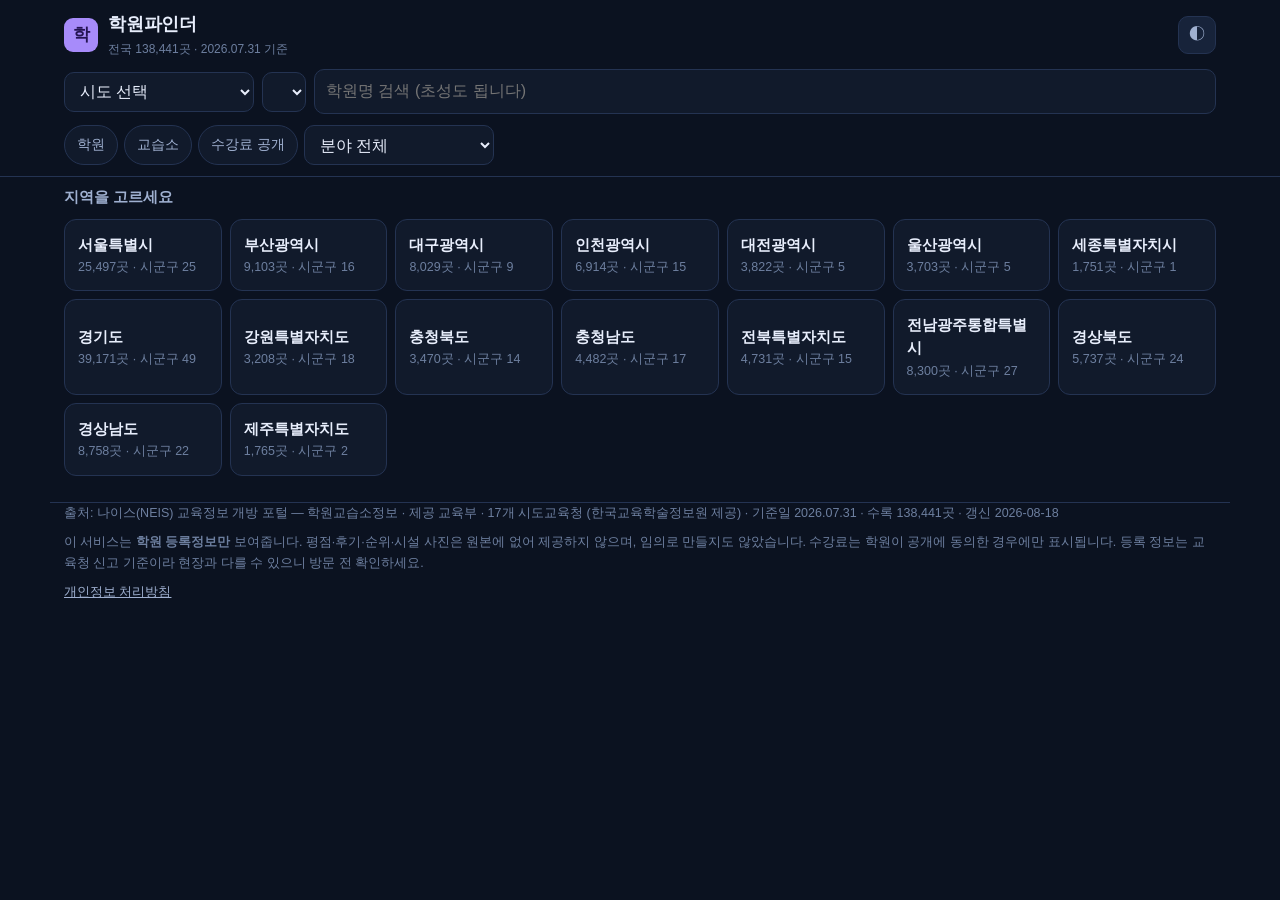
==== hakwon-finder/index.html @ 1a61d181 "학원파인더 전국판 추가 — 전국 학원·교습소 138,441곳 나이스(NEIS) 교육정보 개방 포털 「학원교습소정보」 2026-07-31 기준 스냅샷 (인증키·로그인 불필요한 공개 " ====
<!DOCTYPE html>
<html lang="ko">
<head>
<meta charset="UTF-8">
<meta name="viewport" content="width=device-width, initial-scale=1.0, viewport-fit=cover">
<title>학원파인더 — 전국 학원·교습소 찾기</title>
<meta name="description" content="나이스(NEIS) 교육정보 개방 포털의 학원교습소정보로 만든 전국 학원·교습소 디렉토리. 시도·시군구, 분야, 학원명으로 찾고 교습과정과 공개된 수강료를 확인합니다.">
<meta name="theme-color" content="#0b1220">
<meta name="color-scheme" content="dark light">
<link rel="manifest" href="manifest.json">
<link rel="icon" type="image/png" href="icon-192.png">
<link rel="apple-touch-icon" href="icon-192.png">
<meta property="og:type" content="website">
<meta property="og:title" content="학원파인더 — 전국 학원·교습소 찾기">
<meta property="og:description" content="교육부·시도교육청 공개데이터 기반 전국 학원·교습소 디렉토리">
<style>
  :root{
    --bg:#0b1220; --surface:#111a2b; --surface-2:#17233a; --line:#243352;
    --fg:#e8eefc; --fg-dim:#9fb0d0; --fg-mute:#6d7f9f;
    --accent:#a78bfa; --accent-fg:#241452; --accent-soft:rgba(167,139,250,.15);
    --ok:#34d399; --warn:#fbbf24; --info:#60a5fa; --void:#94a3b8;
    --radius:14px; --shadow:0 8px 28px rgba(0,0,0,.38);
  }
  html[data-theme="light"]{
    --bg:#f5f7fc; --surface:#ffffff; --surface-2:#eef2fa; --line:#d8e0ef;
    --fg:#131a2b; --fg-dim:#4a5670; --fg-mute:#6f7c95;
    --accent:#6d4bd8; --accent-fg:#ffffff; --accent-soft:rgba(109,75,216,.10);
    --ok:#0f8a5f; --warn:#a86500; --info:#1d63c9; --void:#66748e;
    --shadow:0 6px 22px rgba(20,30,60,.10);
  }
  *{box-sizing:border-box}
  html,body{margin:0;padding:0}
  body{
    background:var(--bg); color:var(--fg);
    font:16px/1.55 -apple-system,BlinkMacSystemFont,"Segoe UI","Malgun Gothic",
         "Apple SD Gothic Neo","Noto Sans KR",sans-serif;
    -webkit-text-size-adjust:100%;
  }
  a{color:var(--accent)}
  button,select,input{font:inherit;color:inherit}
  .wrap{max-width:1180px;margin:0 auto;padding:0 14px}

  /* ── 헤더 ─────────────────────────────────────── */
  header{
    position:sticky;top:0;z-index:40;background:var(--bg);
    border-bottom:1px solid var(--line);
    padding-top:env(safe-area-inset-top);
  }
  .hd{display:flex;align-items:center;gap:10px;padding:11px 0}
  .logo{
    width:34px;height:34px;border-radius:9px;background:var(--accent);
    color:var(--accent-fg);display:grid;place-items:center;
    font-weight:800;font-size:17px;flex:none;
  }
  .ttl{font-weight:800;font-size:18px;letter-spacing:-.2px}
  .sub{font-size:12px;color:var(--fg-mute);margin-top:1px}
  .spacer{flex:1}
  .iconbtn{
    background:var(--surface-2);border:1px solid var(--line);color:var(--fg-dim);
    border-radius:10px;width:38px;height:38px;cursor:pointer;font-size:16px;
  }
  .iconbtn:hover{color:var(--fg);border-color:var(--accent)}

  /* ── 필터 ─────────────────────────────────────── */
  .bar{display:flex;flex-wrap:wrap;gap:8px;padding:0 0 11px}
  .field{position:relative;display:flex;align-items:center}
  select,.searchbox input{
    background:var(--surface);border:1px solid var(--line);border-radius:10px;
    padding:9px 11px;min-height:40px;outline:none;
  }
  select{cursor:pointer;max-width:190px}
  select:focus,.searchbox input:focus{border-color:var(--accent)}
  .searchbox{flex:1;min-width:190px;display:flex}
  .searchbox input{width:100%}
  .toggles{display:flex;flex-wrap:wrap;gap:6px;padding-bottom:11px}
  .chip{
    background:var(--surface);border:1px solid var(--line);color:var(--fg-dim);
    border-radius:999px;padding:6px 12px;font-size:13.5px;cursor:pointer;
    white-space:nowrap;
  }
  .chip[aria-pressed="true"]{
    background:var(--accent-soft);border-color:var(--accent);
    color:var(--fg);font-weight:600;
  }
  .chip:hover{border-color:var(--accent)}

  /* ── 상태줄 ───────────────────────────────────── */
  .status{
    display:flex;align-items:baseline;gap:8px;flex-wrap:wrap;
    padding:12px 0 8px;font-size:13.5px;color:var(--fg-dim);
  }
  .status b{color:var(--fg);font-size:16px}

  /* ── 목록 ─────────────────────────────────────── */
  .grid{display:grid;gap:9px;grid-template-columns:1fr;padding-bottom:22px}
  @media(min-width:720px){.grid{grid-template-columns:1fr 1fr}}
  @media(min-width:1040px){.grid{grid-template-columns:1fr 1fr 1fr}}
  .card{
    background:var(--surface);border:1px solid var(--line);border-radius:var(--radius);
    padding:13px 14px;cursor:pointer;text-align:left;width:100%;
    display:flex;flex-direction:column;gap:6px;
  }
  .card:hover{border-color:var(--accent)}
  .card h3{margin:0;font-size:15.5px;line-height:1.35;font-weight:700;
           word-break:keep-all;overflow-wrap:anywhere}
  .card .addr{font-size:13px;color:var(--fg-dim);
              overflow-wrap:anywhere;word-break:keep-all}
  .tags{display:flex;flex-wrap:wrap;gap:5px;margin-top:1px}
  .tag{
    font-size:11.5px;padding:2.5px 8px;border-radius:999px;
    background:var(--surface-2);color:var(--fg-dim);border:1px solid var(--line);
    white-space:nowrap;
  }
  .tag.k{background:var(--accent-soft);border-color:var(--accent);color:var(--fg)}
  .tag.fee{color:var(--ok);border-color:color-mix(in srgb,var(--ok) 45%,transparent)}
  .tag.rest{color:var(--warn);border-color:color-mix(in srgb,var(--warn) 45%,transparent)}
  .tag.dorm{color:var(--info);border-color:color-mix(in srgb,var(--info) 45%,transparent)}

  .more{margin:0 auto 26px;display:block}
  .btn{
    background:var(--surface-2);border:1px solid var(--line);color:var(--fg);
    border-radius:10px;padding:10px 18px;cursor:pointer;
  }
  .btn:hover{border-color:var(--accent)}
  .btn.primary{background:var(--accent);color:var(--accent-fg);border-color:var(--accent);font-weight:700}

  .empty{padding:44px 10px;text-align:center;color:var(--fg-mute)}
  .empty p{margin:6px 0}

  /* ── 시도 고르기(첫 화면) ─────────────────────── */
  .pickwrap{padding:8px 0 26px}
  .pickwrap h2{font-size:15px;margin:0 0 10px;color:var(--fg-dim);font-weight:600}
  .sidogrid{display:grid;gap:8px;grid-template-columns:repeat(auto-fill,minmax(150px,1fr))}
  .sidobtn{
    background:var(--surface);border:1px solid var(--line);border-radius:12px;
    padding:13px;cursor:pointer;text-align:left;
  }
  .sidobtn:hover{border-color:var(--accent);background:var(--accent-soft)}
  .sidobtn .nm{font-weight:700;font-size:15px}
  .sidobtn .ct{font-size:12.5px;color:var(--fg-mute);margin-top:2px}

  /* ── 상세 시트 ────────────────────────────────── */
  .backdrop{
    position:fixed;inset:0;background:rgba(4,8,18,.62);z-index:60;
    display:none;align-items:flex-end;justify-content:center;
  }
  .backdrop.on{display:flex}
  @media(min-width:720px){.backdrop.on{align-items:center}}
  .sheet{
    background:var(--surface);width:100%;max-width:620px;max-height:88vh;overflow:auto;
    border-radius:18px 18px 0 0;padding:18px 18px calc(20px + env(safe-area-inset-bottom));
    box-shadow:var(--shadow);
  }
  @media(min-width:720px){.sheet{border-radius:18px}}
  .sheet h2{margin:0 6px 2px 0;font-size:19px;line-height:1.35;
            word-break:keep-all;overflow-wrap:anywhere}
  .sheethd{display:flex;align-items:flex-start;gap:10px}
  .dl{margin:14px 0 0;display:grid;grid-template-columns:92px 1fr;gap:8px 12px;font-size:14.5px}
  .dl dt{color:var(--fg-mute);font-size:13.5px}
  .dl dd{margin:0;overflow-wrap:anywhere;word-break:keep-all}
  .feelist{margin:6px 0 0;padding:0;list-style:none;display:grid;gap:4px}
  .feelist li{display:flex;justify-content:space-between;gap:12px;
              border-bottom:1px dashed var(--line);padding-bottom:3px;font-size:14px}
  .feelist .amt{color:var(--ok);font-weight:600;white-space:nowrap}
  .maplinks{display:flex;flex-wrap:wrap;gap:7px;margin-top:15px}
  .maplinks a{
    text-decoration:none;background:var(--surface-2);border:1px solid var(--line);
    color:var(--fg-dim);border-radius:9px;padding:8px 13px;font-size:13.5px;
  }
  .maplinks a:hover{border-color:var(--accent);color:var(--fg)}
  .notice{
    margin-top:16px;padding:11px 12px;border-radius:10px;background:var(--surface-2);
    border:1px solid var(--line);font-size:12.5px;color:var(--fg-mute);line-height:1.6;
  }
  .notice b{color:var(--fg-dim)}

  footer{
    border-top:1px solid var(--line);margin-top:8px;
    padding:18px 0 calc(26px + env(safe-area-inset-bottom));
    font-size:12.5px;color:var(--fg-mute);line-height:1.7;
  }
  footer a{color:var(--fg-dim)}
  .loading{padding:36px;text-align:center;color:var(--fg-mute)}
  .sr{position:absolute;width:1px;height:1px;overflow:hidden;clip:rect(0 0 0 0)}
</style>
</head>
<body>

<header>
  <div class="wrap">
    <div class="hd">
      <div class="logo" aria-hidden="true">학</div>
      <div>
        <div class="ttl">학원파인더</div>
        <div class="sub" id="hdsub">전국 학원·교습소</div>
      </div>
      <div class="spacer"></div>
      <button class="iconbtn" id="themeBtn" title="밝게/어둡게" aria-label="밝게/어둡게 전환">◐</button>
    </div>
    <div class="bar">
      <div class="field"><select id="selSido" aria-label="시도 선택"></select></div>
      <div class="field"><select id="selSgg" aria-label="시군구 선택"></select></div>
      <div class="searchbox">
        <input id="q" type="search" placeholder="학원명 검색 (초성도 됩니다)" aria-label="학원명 검색">
      </div>
    </div>
    <div class="toggles" id="toggles"></div>
  </div>
</header>

<main class="wrap" id="main">
  <div class="loading" id="boot">데이터를 불러오는 중…</div>
</main>

<footer class="wrap">
  <div id="srcline"></div>
  <p style="margin:8px 0 0">
    이 서비스는 <b>학원 등록정보만</b> 보여줍니다. 평점·후기·순위·시설 사진은 원본에 없어
    제공하지 않으며, 임의로 만들지도 않았습니다. 수강료는 학원이 공개에 동의한 경우에만 표시됩니다.
    등록 정보는 교육청 신고 기준이라 현장과 다를 수 있으니 방문 전 확인하세요.
  </p>
  <p style="margin:8px 0 0">
    <a href="privacy.html">개인정보 처리방침</a>
  </p>
</footer>

<div class="backdrop" id="backdrop" role="dialog" aria-modal="true" aria-labelledby="shTitle">
  <div class="sheet" id="sheet"></div>
</div>

<script>
"use strict";
/* ────────────────────────────────────────────────────────────────────────
   학원파인더 전국판
   데이터: 나이스(NEIS) 교육정보 개방 포털 「학원교습소정보」
   좌표가 원본에 없으므로 지도는 제공하지 않는다(좌표를 만들어내지 않는다).
   ──────────────────────────────────────────────────────────────────────── */

var IDX = null;                 // data/index.json
var sido = null;                // 선택된 시도 메타
var sggSel = "";                // 선택된 시군구 slug ("" = 시도 전체)
var listAll = [];               // 현재 목록(전체 후보)
var shown = 0;
var PAGE = 60;
var mode = "sgg";               // "sgg" = 시군구 상세 목록 / "search" = 시도 검색색인
var cacheSgg = {};              // slug -> records
var cacheSearch = {};           // sidoSlug -> index
var filt = {kind:"", realm:"", feeOnly:false};

var $ = function(s){ return document.querySelector(s); };
var el = function(t,c){ var e=document.createElement(t); if(c)e.className=c; return e; };

/* ── 초성 ────────────────────────────────────────────────────────────── */
var CHO = ["ㄱ","ㄲ","ㄴ","ㄷ","ㄸ","ㄹ","ㅁ","ㅂ","ㅃ","ㅅ","ㅆ","ㅇ","ㅈ","ㅉ","ㅊ","ㅋ","ㅌ","ㅍ","ㅎ"];
function choseong(s){
  var out = "";
  for (var i=0;i<s.length;i++){
    var c = s.charCodeAt(i);
    if (c>=0xAC00 && c<=0xD7A3) out += CHO[Math.floor((c-0xAC00)/588)];
    else out += s[i];
  }
  return out;
}
function isChoOnly(s){
  if (!s) return false;
  for (var i=0;i<s.length;i++){ if (CHO.indexOf(s[i])<0) return false; }
  return true;
}
function norm(s){ return (s||"").toLowerCase().replace(/[\s·・.\-()]/g,""); }

/* ── 유틸 ────────────────────────────────────────────────────────────── */
function esc(s){
  return String(s==null?"":s).replace(/[&<>"']/g,function(c){
    return {"&":"&amp;","<":"&lt;",">":"&gt;",'"':"&quot;","'":"&#39;"}[c];
  });
}
function won(n){ return Number(n).toLocaleString("ko-KR"); }
function ymd(s){
  if(!s || s.length!==8) return "";
  return s.slice(0,4)+"."+s.slice(4,6)+"."+s.slice(6,8);
}
function getJSON(url){
  return fetch(url,{cache:"default"}).then(function(r){
    if(!r.ok) throw new Error(url+" → HTTP "+r.status);
    return r.json();
  });
}

/* ── 부팅 ────────────────────────────────────────────────────────────── */
(function initTheme(){
  var t = localStorage.getItem("hf.theme");
  if (t) document.documentElement.setAttribute("data-theme", t);
})();
$("#themeBtn").addEventListener("click", function(){
  var cur = document.documentElement.getAttribute("data-theme")==="light" ? "dark" : "light";
  document.documentElement.setAttribute("data-theme", cur);
  localStorage.setItem("hf.theme", cur);
  var m = document.querySelector('meta[name="theme-color"]');
  if (m) m.setAttribute("content", cur==="light" ? "#f5f7fc" : "#0b1220");
});

getJSON("data/index.json").then(function(d){
  IDX = d;
  buildSidoSelect();
  buildToggles();
  var line = "출처: " + esc(d.source.name) + " · 제공 " + esc(d.source.provider) +
             " · 기준일 " + ymd(d.basis_date) + " · 수록 " + won(d.total) + "곳" +
             " · 갱신 " + d.built_at;
  $("#srcline").innerHTML = line;
  $("#hdsub").textContent = "전국 " + won(d.total) + "곳 · " + ymd(d.basis_date) + " 기준";
  var last = localStorage.getItem("hf.sido");
  if (last && IDX.regions.some(function(r){return r.slug===last;})) {
    $("#selSido").value = last;
    onSido();
  } else {
    renderSidoPicker();
  }
}).catch(function(e){
  $("#boot").innerHTML = "데이터를 불러오지 못했습니다.<br><small>"+esc(e.message)+"</small>";
});

function buildSidoSelect(){
  var s = $("#selSido");
  s.innerHTML = '<option value="">시도 선택</option>';
  IDX.regions.forEach(function(r){
    var o = el("option"); o.value=r.slug;
    o.textContent = r.name + " (" + won(r.count) + ")";
    s.appendChild(o);
  });
  s.addEventListener("change", onSido);
  $("#selSgg").addEventListener("change", onSgg);
  var t=null;
  $("#q").addEventListener("input", function(){
    clearTimeout(t); t = setTimeout(applyAndRender, 180);
  });
}

function buildToggles(){
  var box = $("#toggles");
  box.innerHTML = "";
  function chip(label, on, fn){
    var b = el("button","chip");
    b.type="button"; b.textContent=label;
    b.setAttribute("aria-pressed", on?"true":"false");
    b.addEventListener("click", function(){
      fn(b.getAttribute("aria-pressed")!=="true");
      buildToggles(); applyAndRender();
    });
    box.appendChild(b);
  }
  chip("학원", filt.kind==="학원", function(v){ filt.kind = v?"학원":""; });
  chip("교습소", filt.kind==="교습소", function(v){ filt.kind = v?"교습소":""; });
  chip("수강료 공개", filt.feeOnly, function(v){ filt.feeOnly = v; });

  var sel = el("select");
  sel.setAttribute("aria-label","분야 선택");
  sel.innerHTML = '<option value="">분야 전체</option>';
  IDX.realms.forEach(function(r){
    var o=el("option"); o.value=r.name;
    o.textContent = r.name + " (" + won(r.count) + ")";
    if (r.name===filt.realm) o.selected = true;
    sel.appendChild(o);
  });
  sel.addEventListener("change", function(){ filt.realm = sel.value; applyAndRender(); });
  box.appendChild(sel);
}

/* ── 시도 고르기 첫 화면 ─────────────────────────────────────────────── */
function renderSidoPicker(){
  var m = $("#main");
  m.innerHTML = "";
  var w = el("div","pickwrap");
  var h = el("h2"); h.textContent = "지역을 고르세요";
  w.appendChild(h);
  var g = el("div","sidogrid");
  IDX.regions.forEach(function(r){
    var b = el("button","sidobtn"); b.type="button";
    b.innerHTML = '<div class="nm">'+esc(r.name)+'</div>'+
                  '<div class="ct">'+won(r.count)+'곳 · 시군구 '+
                  r.sigungu.filter(function(s){return s.name!=="(주소 불명)";}).length+'</div>';
    b.addEventListener("click", function(){
      $("#selSido").value = r.slug; onSido();
    });
    g.appendChild(b);
  });
  w.appendChild(g);
  m.appendChild(w);
}

/* ── 시도/시군구 선택 ────────────────────────────────────────────────── */
function onSido(){
  var slug = $("#selSido").value;
  if (!slug){ sido=null; sggSel=""; buildSggSelect(); renderSidoPicker(); return; }
  sido = IDX.regions.filter(function(r){return r.slug===slug;})[0];
  localStorage.setItem("hf.sido", slug);
  sggSel = "";
  buildSggSelect();
  loadCurrent();
}
function onSgg(){
  sggSel = $("#selSgg").value;
  loadCurrent();
}
function buildSggSelect(){
  var s = $("#selSgg");
  if (!sido){ s.innerHTML='<option value="">시군구</option>'; s.disabled=true; return; }
  s.disabled = false;
  s.innerHTML = '<option value="">시군구 전체 ('+won(sido.count)+')</option>';
  sido.sigungu.forEach(function(g){
    var o=el("option"); o.value=g.slug;
    o.textContent = g.name + " (" + won(g.count) + ")";
    s.appendChild(o);
  });
  s.value = sggSel;
}

/* ── 데이터 로드 ─────────────────────────────────────────────────────── */
function loadCurrent(){
  if (!sido) return;
  if (sggSel){
    mode = "sgg";
    var key = sido.slug+"/"+sggSel;
    if (cacheSgg[key]){ listAll = cacheSgg[key]; applyAndRender(); return; }
    busy("목록을 불러오는 중…");
    getJSON("data/regions/"+sido.slug+"/"+sggSel+".json").then(function(rs){
      cacheSgg[key] = rs; listAll = rs; applyAndRender();
    }).catch(fail);
  } else {
    // 시군구를 안 골랐으면 시도 전체 — 경량 검색색인으로 다룬다
    mode = "search";
    if (cacheSearch[sido.slug]){ applyAndRender(); return; }
    busy("시도 전체 목록을 준비하는 중…");
    getJSON("data/search/"+sido.slug+".json").then(function(ix){
      ix.cho = ix.n.map(function(x){ return choseong(x); });
      ix.nn  = ix.n.map(function(x){ return norm(x); });
      cacheSearch[sido.slug] = ix;
      applyAndRender();
    }).catch(fail);
  }
}
function busy(msg){ $("#main").innerHTML = '<div class="loading">'+esc(msg)+'</div>'; }
function fail(e){
  $("#main").innerHTML = '<div class="empty"><p>불러오지 못했습니다.</p><p><small>'+
                         esc(e.message)+'</small></p></div>';
}

/* ── 필터 적용 ───────────────────────────────────────────────────────── */
function matchName(nameNorm, nameCho, q){
  if (isChoOnly(q)) return nameCho.indexOf(q) >= 0;
  return nameNorm.indexOf(norm(q)) >= 0;
}

function applyAndRender(){
  if (!sido) return;
  var q = $("#q").value.trim();
  var rows = [];

  if (mode === "sgg"){
    for (var i=0;i<listAll.length;i++){
      var r = listAll[i];
      if (filt.kind && r.k!==filt.kind) continue;
      if (filt.realm && r.f!==filt.realm) continue;
      if (filt.feeOnly && !r.p) continue;
      if (q && !matchName(norm(r.n), choseong(r.n), q)) continue;
      rows.push({light:false, rec:r, sgg:r.u});
    }
  } else {
    var ix = cacheSearch[sido.slug];
    if (!ix) return;
    var names = sido.sigungu;
    for (var j=0;j<ix.n.length;j++){
      if (filt.kind && ix.k[j]!==filt.kind) continue;
      if (filt.realm && ix.f[j]!==filt.realm) continue;
      if (filt.feeOnly && !ix.p[j]) continue;
      if (q && !matchName(ix.nn[j], ix.cho[j], q)) continue;
      rows.push({light:true, n:ix.n[j], gi:ix.g[j], di:ix.d[j],
                 k:ix.k[j], f:ix.f[j], p:ix.p[j], sgg:names[ix.g[j]].name});
    }
  }
  renderList(rows);
}

/* ── 목록 렌더 ───────────────────────────────────────────────────────── */
var curRows = [];
function renderList(rows){
  curRows = rows; shown = 0;
  var m = $("#main");
  m.innerHTML = "";

  var st = el("div","status");
  var where = sido.name + (sggSel ? " " + sido.sigungu.filter(function(g){
      return g.slug===sggSel; })[0].name : " 전체");
  st.innerHTML = "<b>"+won(rows.length)+"</b>곳 · "+esc(where);
  if (mode==="search")
    st.innerHTML += ' <span style="color:var(--fg-mute)">— 시군구를 고르면 주소까지 함께 보입니다</span>';
  m.appendChild(st);

  if (!rows.length){
    var e = el("div","empty");
    e.innerHTML = "<p>조건에 맞는 학원이 없습니다.</p><p>검색어나 필터를 바꿔 보세요.</p>";
    m.appendChild(e);
    return;
  }
  var g = el("div","grid"); g.id="grid";
  m.appendChild(g);
  var more = el("button","btn more"); more.type="button"; more.id="moreBtn";
  more.textContent = "더 보기";
  more.addEventListener("click", function(){ page(); });
  m.appendChild(more);
  page();
}

function page(){
  var g = $("#grid");
  var end = Math.min(shown+PAGE, curRows.length);
  for (var i=shown;i<end;i++) g.appendChild(cardOf(curRows[i], i));
  shown = end;
  var b = $("#moreBtn");
  if (b) b.style.display = (shown>=curRows.length) ? "none" : "block";
}

function cardOf(row, i){
  var c = el("button","card"); c.type="button";
  var name = row.light ? row.n : row.rec.n;
  var kind = row.light ? row.k : row.rec.k;
  var realm= row.light ? row.f : row.rec.f;
  var h = el("h3"); h.textContent = name; c.appendChild(h);

  var a = el("div","addr");
  a.textContent = row.light ? (sido.name+" "+row.sgg) : row.rec.a;
  c.appendChild(a);

  var t = el("div","tags");
  t.appendChild(tagOf(kind,"k"));
  if (realm) t.appendChild(tagOf(realm));
  if (!row.light){
    if (row.rec.c && row.rec.c!==realm) t.appendChild(tagOf(row.rec.c));
    if (row.rec.p) t.appendChild(tagOf("수강료 공개","fee"));
    if (row.rec.h) t.appendChild(tagOf("휴원 중","rest"));
    if (row.rec.b) t.appendChild(tagOf("기숙사","dorm"));
  } else if (row.p){
    t.appendChild(tagOf("수강료 공개","fee"));   // 시군구는 위 주소줄에 이미 있다
  }
  c.appendChild(t);
  c.addEventListener("click", function(){ openDetail(row); });
  return c;
}
function tagOf(txt, cls){
  var s = el("span","tag"+(cls?" "+cls:"")); s.textContent = txt; return s;
}

/* ── 상세 ────────────────────────────────────────────────────────────── */
function openDetail(row){
  if (row.light){
    var g = sido.sigungu[row.gi];
    var key = sido.slug+"/"+g.slug;
    if (cacheSgg[key]){ showSheet(cacheSgg[key][row.di]); return; }
    showSheetLoading();
    getJSON("data/regions/"+sido.slug+"/"+g.slug+".json").then(function(rs){
      cacheSgg[key]=rs; showSheet(rs[row.di]);
    }).catch(function(e){
      $("#sheet").innerHTML = '<div class="empty"><p>상세를 불러오지 못했습니다.</p><p><small>'+
                              esc(e.message)+'</small></p></div>';
    });
  } else {
    showSheet(row.rec);
  }
}
function showSheetLoading(){
  $("#sheet").innerHTML = '<div class="loading">불러오는 중…</div>';
  $("#backdrop").classList.add("on");
  document.body.style.overflow="hidden";
}

function parseFees(s){
  // 원본 형식: "과목:금액, 과목:금액, …"
  var out = [];
  s.split(",").forEach(function(part){
    var p = part.trim(); if (!p) return;
    var k = p.lastIndexOf(":");
    if (k < 0){ out.push({name:p, amt:""}); return; }
    var nm = p.slice(0,k).trim(), va = p.slice(k+1).trim();
    out.push({name:nm, amt: /^\d+$/.test(va) ? won(va)+"원" : va});
  });
  return out;
}

function showSheet(r){
  if (!r){ return; }
  var s = $("#sheet");
  var q = encodeURIComponent(r.a || r.n);
  var rows = [];
  rows.push(["구분", r.k]);
  rows.push(["분야", r.f || "—"]);
  if (r.o) rows.push(["교습계열", r.o]);
  if (r.c) rows.push(["교습과정", r.c]);
  if (r.l && r.l !== r.c) rows.push(["교습과정 목록", r.l]);
  rows.push(["주소", (r.a||"—") + (r.z ? " ("+r.z+")" : "")]);
  if (r.t) rows.push(["정원", won(r.t)+"명"]);
  if (r.m) rows.push(["일시수용", won(r.m)+"명"]);
  if (r.e) rows.push(["개설일", ymd(r.e)]);
  if (r.r) rows.push(["등록일", ymd(r.r)]);
  if (r.b) rows.push(["기숙사", "운영"]);
  if (r.h) rows.push(["상태", "휴원 중 (교육청 신고 기준)"]);

  var html = '<div class="sheethd"><h2 id="shTitle">'+esc(r.n)+'</h2>'+
             '<div class="spacer"></div>'+
             '<button class="iconbtn" id="closeBtn" aria-label="닫기">✕</button></div>';
  html += '<div class="tags" style="margin-top:6px">'+
          '<span class="tag k">'+esc(r.k)+'</span>'+
          (r.p ? '<span class="tag fee">수강료 공개</span>' : '')+
          (r.h ? '<span class="tag rest">휴원 중</span>' : '')+
          (r.b ? '<span class="tag dorm">기숙사</span>' : '')+'</div>';

  html += '<dl class="dl">';
  rows.forEach(function(kv){
    html += "<dt>"+esc(kv[0])+"</dt><dd>"+esc(kv[1])+"</dd>";
  });
  html += "</dl>";

  if (r.p){
    var fees = parseFees(r.p);
    html += '<div style="margin-top:16px"><div style="font-size:13.5px;color:var(--fg-mute)">'+
            '인당 수강료 <span style="color:var(--fg-dim)">— 학원이 공개에 동의한 값</span></div>'+
            '<ul class="feelist">';
    fees.forEach(function(f){
      html += "<li><span>"+esc(f.name)+'</span><span class="amt">'+esc(f.amt)+"</span></li>";
    });
    html += "</ul></div>";
  }

  if (r.a){
    html += '<div class="maplinks">'+
      '<a target="_blank" rel="noopener" href="https://map.kakao.com/?q='+q+'">카카오맵에서 보기</a>'+
      '<a target="_blank" rel="noopener" href="https://map.naver.com/p/search/'+q+'">네이버지도</a>'+
      '<a target="_blank" rel="noopener" href="https://www.google.com/maps/search/?api=1&query='+q+'">구글지도</a>'+
      '</div>';
  }

  html += '<div class="notice">'+
    '<b>원본에 없어 표시하지 않는 것</b><br>'+
    '위치 좌표, 전화번호, 평점·후기·순위, 강사 정보, 시설 사진, 실제 운영시간. '+
    '지도 링크는 주소로 검색해 여는 것이라 실제 위치와 다를 수 있습니다.<br>'+
    (r.p ? '' : '이 학원은 수강료를 공개하지 않아 금액이 없습니다.<br>')+
    '등록 정보는 시도교육청 신고 기준이며 현장과 다를 수 있습니다.'+
    '</div>';

  s.innerHTML = html;
  $("#backdrop").classList.add("on");
  document.body.style.overflow = "hidden";
  $("#closeBtn").addEventListener("click", closeSheet);
  s.scrollTop = 0;
}
function closeSheet(){
  $("#backdrop").classList.remove("on");
  document.body.style.overflow = "";
}
$("#backdrop").addEventListener("click", function(e){
  if (e.target === $("#backdrop")) closeSheet();
});
document.addEventListener("keydown", function(e){
  if (e.key === "Escape") closeSheet();
});

/* 무한 스크롤 */
window.addEventListener("scroll", function(){
  if (!curRows.length || shown >= curRows.length) return;
  if (window.innerHeight + window.scrollY >= document.body.offsetHeight - 700) page();
});

/* PWA */
if ("serviceWorker" in navigator){
  window.addEventListener("load", function(){
    navigator.serviceWorker.register("sw.js").catch(function(){});
  });
}
</script>
</body>
</html>
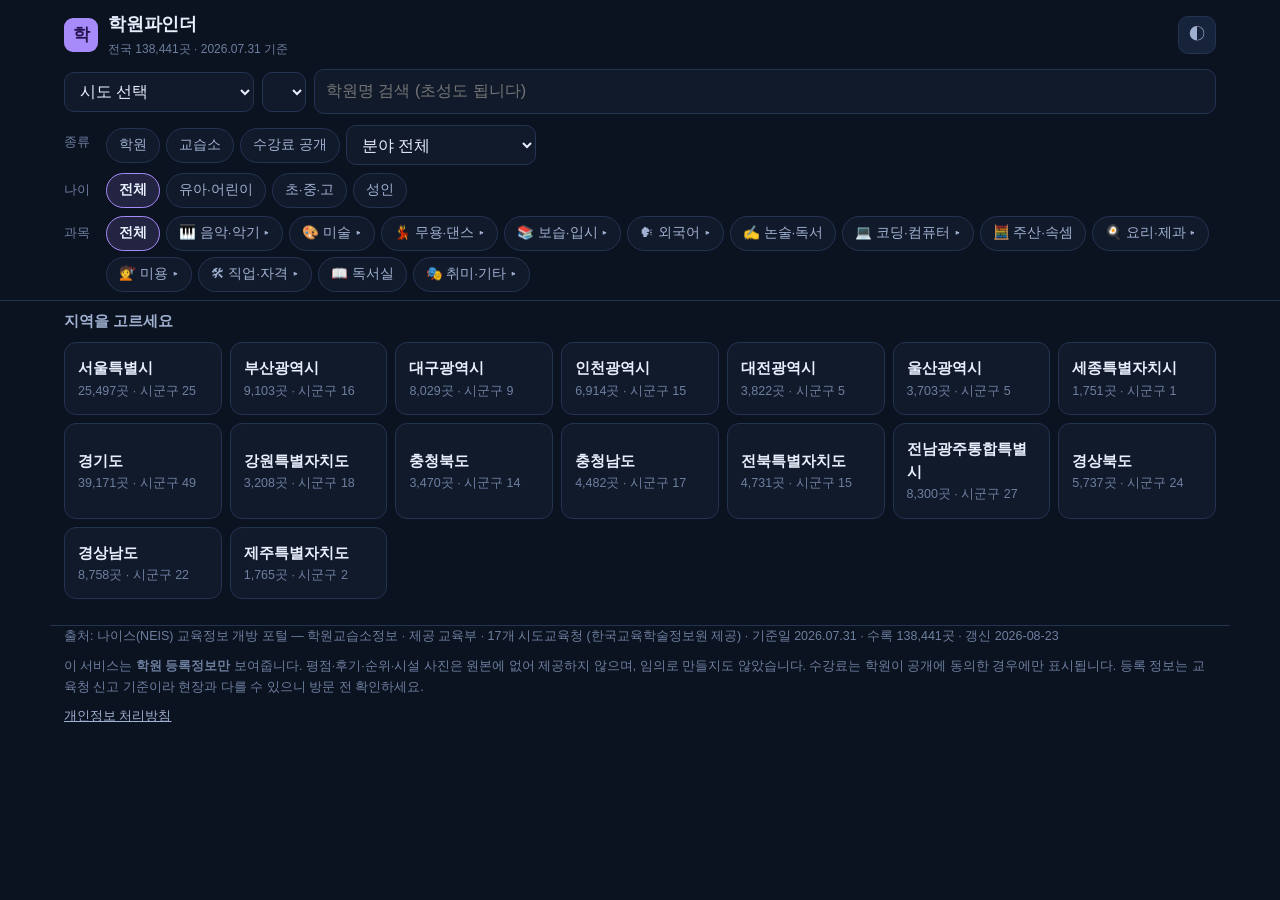
==== commit 7cb3770d: "학원파인더 v2: 나이·과목 필터 (문센파인더 배치) - 문센식 라벨 필터 행: 종류/나이(유아·초중고·성인, 추정 명시)/과목 13대분류 ▸ 세부(피아노·발레 등 44종) - 검" ====
--- a/hakwon-finder/index.html
+++ b/hakwon-finder/index.html
@@ -84,6 +84,14 @@
   }
   .chip:hover{border-color:var(--accent)}
 
+  /* ── 문센파인더식 라벨 필터 행 (2026-08-23) ───── */
+  .frow{display:flex;align-items:flex-start;gap:8px;padding:0 0 8px}
+  .frow .lbl{flex:none;font-size:13px;color:var(--fg-mute);padding:7px 0 0;min-width:34px}
+  .frow .chips{display:flex;flex-wrap:wrap;gap:6px;align-items:center}
+  .subrow{margin:-3px 0 9px 42px;display:flex;flex-wrap:wrap;gap:6px}
+  .chip.sub{font-size:12.5px;padding:4.5px 10px}
+  .hint-est{font-size:11px;color:var(--fg-mute);padding:0 0 9px 42px}
+
   /* ── 상태줄 ───────────────────────────────────── */
   .status{
     display:flex;align-items:baseline;gap:8px;flex-wrap:wrap;
@@ -204,7 +212,11 @@
         <input id="q" type="search" placeholder="학원명 검색 (초성도 됩니다)" aria-label="학원명 검색">
       </div>
     </div>
-    <div class="toggles" id="toggles"></div>
+    <div class="frow"><span class="lbl">종류</span><div class="chips" id="rowKind"></div></div>
+    <div class="frow"><span class="lbl">나이</span><div class="chips" id="rowAge"></div></div>
+    <div class="frow"><span class="lbl">과목</span><div class="chips" id="rowCat"></div></div>
+    <div class="subrow" id="rowSub" style="display:none"></div>
+    <div class="hint-est" id="estHint" style="display:none">나이·과목 구분은 등록정보(학원명·교습과정) 기반 추정입니다 — 방문 전 확인하세요</div>
   </div>
 </header>
 
@@ -245,7 +257,69 @@
 var mode = "sgg";               // "sgg" = 시군구 상세 목록 / "search" = 시도 검색색인
 var cacheSgg = {};              // slug -> records
 var cacheSearch = {};           // sidoSlug -> index
-var filt = {kind:"", realm:"", feeOnly:false};
+var filt = {kind:"", realm:"", feeOnly:false, age:"", cat:"", sub:""};
+
+/* ── 나이·과목 분류 (문센파인더 배치, 2026-08-23) ─────────────────────
+   원본에 나이대·세부과목 필드가 없으므로 학원명·분야·교습계열·교습과정으로
+   "추정" 분류한다(화면에 추정임을 명시). 없는 정보를 만들지 않는 원칙 유지. */
+var AGES = [
+  {id:"",       nm:"전체"},
+  {id:"infant", nm:"유아·어린이"},
+  {id:"school", nm:"초·중·고"},
+  {id:"adult",  nm:"성인"}
+];
+var AGE_RE = {
+  infant: /유아|유치|키즈|어린이|아기|베이비|몬테소리|놀이학교|미취학/,
+  school: /초·?중·?고|초등|중등|고등|입시|보습|보통교과|진학|중고생|청소년/,
+  adult:  /성인|일반인|고시|공무원|간호|직업|이·?미용|바리스타|소믈리에|중장비|용접|어학\(성인\)/
+};
+var CATS = [
+  {id:"music",  nm:"🎹 음악·악기", re:/음악|피아노|바이올린|첼로|플루트|플룻|성악|보컬|국악|관현악|드럼/,
+   subs:[["피아노",/피아노/],["바이올린",/바이올린/],["첼로",/첼로/],["플루트",/플루트|플룻/],["드럼",/드럼/],["기타",/기타(?!\()/],["성악·보컬",/성악|보컬/],["실용음악",/실용음악/],["국악",/국악|가야금|판소리|사물놀이/]]},
+  {id:"art",    nm:"🎨 미술", re:/미술|디자인|웹툰|만화|도예|도자/,
+   subs:[["미술",/미술/],["디자인",/디자인/],["만화·웹툰",/만화|웹툰/],["도예",/도예|도자/]]},
+  {id:"dance",  nm:"💃 무용·댄스", re:/발레|무용|댄스/,
+   subs:[["발레",/발레/],["방송댄스",/방송댄스|스트릿|힙합/],["한국무용",/한국무용|전통무용/],["현대무용",/현대무용/]]},
+  {id:"study",  nm:"📚 보습·입시", re:/보습|입시|보통교과|진학/,
+   subs:[["수학",/수학|산수/],["국어",/국어/],["과학",/과학/],["종합",/종합|전과목/]]},
+  {id:"lang",   nm:"🗣 외국어", re:/외국어|어학|영어|중국어|일본어|국제/,
+   subs:[["영어",/영어/],["중국어",/중국어|중어/],["일본어",/일본어|일어/],["기타 외국어",/프랑스|독일어|스페인|러시아|베트남/]]},
+  {id:"essay",  nm:"✍ 논술·독서", re:/논술|독서(?!실)/, subs:[]},
+  {id:"coding", nm:"💻 코딩·컴퓨터", re:/컴퓨터|코딩|로봇|정보처리|소프트웨어|프로그래|정보교과/,
+   subs:[["코딩·로봇",/코딩|로봇/],["컴퓨터·정보처리",/컴퓨터|정보처리/]]},
+  {id:"math2",  nm:"🧮 주산·속셈", re:/주산|속셈|암산/, subs:[]},
+  {id:"cook",   nm:"🍳 요리·제과", re:/요리|조리|제과|제빵|바리스타|소믈리에|식음료/,
+   subs:[["제과제빵",/제과|제빵/],["바리스타",/바리스타|커피/],["조리·요리",/요리|조리/]]},
+  {id:"beauty", nm:"💇 미용", re:/미용|헤어|네일|메이크업/,
+   subs:[["헤어",/헤어/],["네일",/네일/],["메이크업",/메이크업/],["애견미용",/애견/]]},
+  {id:"job",    nm:"🛠 직업·자격", re:/간호조무|고시|공무원|자격|직업|산업기반|산업응용|기계|자동차|건축|용접|중장비|전기/,
+   subs:[["간호조무",/간호/],["공무원·고시",/고시|공무원/],["기술·기능",/기계|자동차|건축|용접|중장비|전기/]]},
+  {id:"read",   nm:"📖 독서실", re:/독서실/, subs:[]},
+  {id:"etc",    nm:"🎭 취미·기타", re:/바둑|서예|공예|연극|화술|웅변|스피치|속독|꽃꽂이|종이접기/,
+   subs:[["바둑",/바둑/],["서예",/서예/],["공예",/공예|꽃꽂이|종이접기/],["연극·스피치",/연극|화술|웅변|스피치/],["속독",/속독/]]}
+];
+function catOf(id){ for (var i=0;i<CATS.length;i++) if (CATS[i].id===id) return CATS[i]; return null; }
+function passExtra(n, f, o, c, l){
+  var hay = (n||"")+"|"+(f||"")+"|"+(o||"")+"|"+(c||"")+"|"+(l||"");
+  if (filt.age){
+    var sigI = AGE_RE.infant.test(hay), sigS = AGE_RE.school.test(hay), sigA = AGE_RE.adult.test(hay);
+    if (sigI || sigS || sigA){          // 신호가 하나라도 있으면 그 신호를 따르고,
+      if (filt.age==="infant" && !sigI) return false;
+      if (filt.age==="school" && !sigS) return false;
+      if (filt.age==="adult"  && !sigA) return false;
+    }                                   // 신호가 전혀 없으면 전 연령으로 보고 통과
+  }
+  if (filt.cat){
+    var cat = catOf(filt.cat);
+    if (cat && !cat.re.test(hay)) return false;
+    if (filt.sub && cat){
+      var sub = null;
+      for (var i=0;i<cat.subs.length;i++) if (cat.subs[i][0]===filt.sub) sub = cat.subs[i][1];
+      if (sub && !sub.test((n||"")+"|"+(c||"")+"|"+(l||""))) return false;
+    }
+  }
+  return true;
+}
 
 var $ = function(s){ return document.querySelector(s); };
 var el = function(t,c){ var e=document.createElement(t); if(c)e.className=c; return e; };
@@ -336,10 +410,8 @@
 }
 
 function buildToggles(){
-  var box = $("#toggles");
-  box.innerHTML = "";
-  function chip(label, on, fn){
-    var b = el("button","chip");
+  function chip(box, label, on, fn, cls){
+    var b = el("button","chip"+(cls?" "+cls:""));
     b.type="button"; b.textContent=label;
     b.setAttribute("aria-pressed", on?"true":"false");
     b.addEventListener("click", function(){
@@ -348,10 +420,11 @@
     });
     box.appendChild(b);
   }
-  chip("학원", filt.kind==="학원", function(v){ filt.kind = v?"학원":""; });
-  chip("교습소", filt.kind==="교습소", function(v){ filt.kind = v?"교습소":""; });
-  chip("수강료 공개", filt.feeOnly, function(v){ filt.feeOnly = v; });
-
+  /* 종류 행: 학원/교습소/수강료 + 분야 select */
+  var rk = $("#rowKind"); rk.innerHTML = "";
+  chip(rk, "학원", filt.kind==="학원", function(v){ filt.kind = v?"학원":""; });
+  chip(rk, "교습소", filt.kind==="교습소", function(v){ filt.kind = v?"교습소":""; });
+  chip(rk, "수강료 공개", filt.feeOnly, function(v){ filt.feeOnly = v; });
   var sel = el("select");
   sel.setAttribute("aria-label","분야 선택");
   sel.innerHTML = '<option value="">분야 전체</option>';
@@ -362,7 +435,37 @@
     sel.appendChild(o);
   });
   sel.addEventListener("change", function(){ filt.realm = sel.value; applyAndRender(); });
-  box.appendChild(sel);
+  rk.appendChild(sel);
+
+  /* 나이 행 */
+  var ra = $("#rowAge"); ra.innerHTML = "";
+  AGES.forEach(function(a){
+    chip(ra, a.nm, filt.age===a.id && (a.id!=="" || filt.age===""), function(v){
+      filt.age = (a.id==="") ? "" : (v ? a.id : "");
+    });
+  });
+
+  /* 과목 행 (대분류) + 세부 행 */
+  var rc = $("#rowCat"); rc.innerHTML = "";
+  chip(rc, "전체", filt.cat==="", function(){ filt.cat=""; filt.sub=""; });
+  CATS.forEach(function(cdef){
+    var label = cdef.nm + (cdef.subs.length ? " ▸" : "");
+    chip(rc, label, filt.cat===cdef.id, function(v){
+      filt.cat = v ? cdef.id : ""; filt.sub = "";
+    });
+  });
+  var rs = $("#rowSub"); rs.innerHTML = "";
+  var cur = catOf(filt.cat);
+  if (cur && cur.subs.length){
+    rs.style.display = "flex";
+    chip(rs, "전체", filt.sub==="", function(){ filt.sub=""; }, "sub");
+    cur.subs.forEach(function(sd){
+      chip(rs, sd[0], filt.sub===sd[0], function(v){ filt.sub = v ? sd[0] : ""; }, "sub");
+    });
+  } else {
+    rs.style.display = "none";
+  }
+  $("#estHint").style.display = (filt.age || filt.cat) ? "block" : "none";
 }
 
 /* ── 시도 고르기 첫 화면 ─────────────────────────────────────────────── */
@@ -461,6 +564,7 @@
       if (filt.kind && r.k!==filt.kind) continue;
       if (filt.realm && r.f!==filt.realm) continue;
       if (filt.feeOnly && !r.p) continue;
+      if (!passExtra(r.n, r.f, r.o, r.c, r.l)) continue;
       if (q && !matchName(norm(r.n), choseong(r.n), q)) continue;
       rows.push({light:false, rec:r, sgg:r.u});
     }
@@ -472,6 +576,7 @@
       if (filt.kind && ix.k[j]!==filt.kind) continue;
       if (filt.realm && ix.f[j]!==filt.realm) continue;
       if (filt.feeOnly && !ix.p[j]) continue;
+      if (!passExtra(ix.n[j], ix.f[j], "", ix.c ? ix.c[j] : "", "")) continue;
       if (q && !matchName(ix.nn[j], ix.cho[j], q)) continue;
       rows.push({light:true, n:ix.n[j], gi:ix.g[j], di:ix.d[j],
                  k:ix.k[j], f:ix.f[j], p:ix.p[j], sgg:names[ix.g[j]].name});
@@ -490,9 +595,13 @@
   var st = el("div","status");
   var where = sido.name + (sggSel ? " " + sido.sigungu.filter(function(g){
       return g.slug===sggSel; })[0].name : " 전체");
-  st.innerHTML = "<b>"+won(rows.length)+"</b>곳 · "+esc(where);
+  var picked = [];
+  if (filt.cat){ var cd=catOf(filt.cat); if (cd) picked.push(filt.sub ? cd.nm.split(" ")[0]+" "+filt.sub : cd.nm); }
+  if (filt.age){ AGES.forEach(function(a){ if(a.id===filt.age) picked.push(a.nm); }); }
+  st.innerHTML = (picked.length ? esc(picked.join(" · "))+" · " : "") +
+                 "<b>"+won(rows.length)+"</b>곳 · "+esc(where);
   if (mode==="search")
-    st.innerHTML += ' <span style="color:var(--fg-mute)">— 시군구를 고르면 주소까지 함께 보입니다</span>';
+    st.innerHTML += ' <span style="color:var(--fg-mute)">— 시군구를 고르면 주소·교습과정까지 함께 보입니다</span>';
   m.appendChild(st);
 
   if (!rows.length){
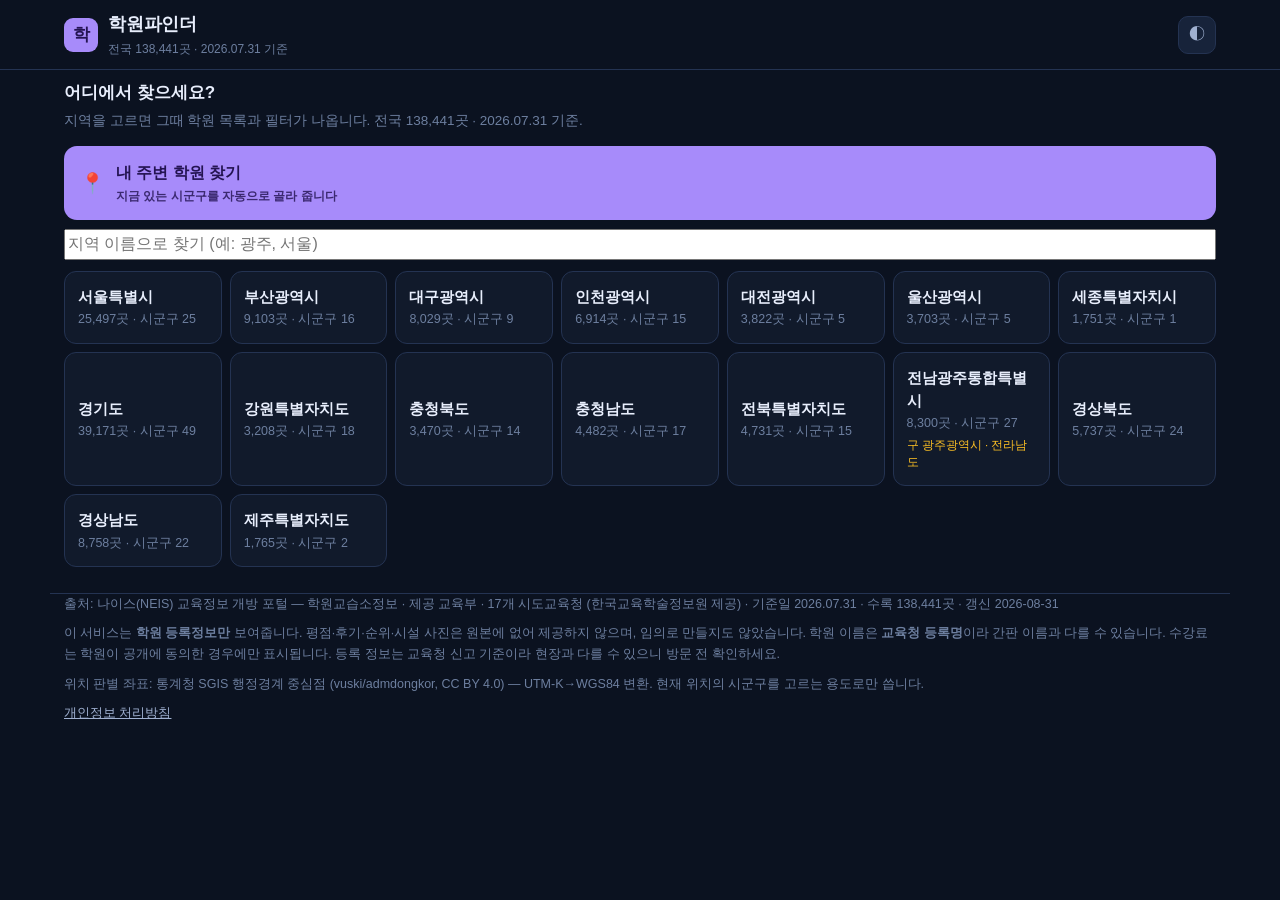
==== commit d21fe6da: "학원파인더: 전화번호 복원 + 나이/과목 필터 정직화 + 읍면동·내주변·URL 라우팅 손님눈 품질감사(3/10)의 Blocker 5건과 싸구려 요소를 고쳤다.  1. 전화번호 64" ====
--- a/hakwon-finder/index.html
+++ b/hakwon-finder/index.html
@@ -4,7 +4,7 @@
 <meta charset="UTF-8">
 <meta name="viewport" content="width=device-width, initial-scale=1.0, viewport-fit=cover">
 <title>학원파인더 — 전국 학원·교습소 찾기</title>
-<meta name="description" content="나이스(NEIS) 교육정보 개방 포털의 학원교습소정보로 만든 전국 학원·교습소 디렉토리. 시도·시군구, 분야, 학원명으로 찾고 교습과정과 공개된 수강료를 확인합니다.">
+<meta name="description" content="나이스(NEIS) 교육정보 개방 포털의 학원교습소정보로 만든 전국 학원·교습소 디렉토리. 내 주변·시도·시군구·읍면동으로 찾고 전화번호·교습과정·공개 수강료를 확인합니다.">
 <meta name="theme-color" content="#0b1220">
 <meta name="color-scheme" content="dark light">
 <link rel="manifest" href="manifest.json">
@@ -19,6 +19,7 @@
     --fg:#e8eefc; --fg-dim:#9fb0d0; --fg-mute:#6d7f9f;
     --accent:#a78bfa; --accent-fg:#241452; --accent-soft:rgba(167,139,250,.15);
     --ok:#34d399; --warn:#fbbf24; --info:#60a5fa; --void:#94a3b8;
+    --call:#22c55e; --call-fg:#052e16;
     --radius:14px; --shadow:0 8px 28px rgba(0,0,0,.38);
   }
   html[data-theme="light"]{
@@ -26,6 +27,7 @@
     --fg:#131a2b; --fg-dim:#4a5670; --fg-mute:#6f7c95;
     --accent:#6d4bd8; --accent-fg:#ffffff; --accent-soft:rgba(109,75,216,.10);
     --ok:#0f8a5f; --warn:#a86500; --info:#1d63c9; --void:#66748e;
+    --call:#12833f; --call-fg:#ffffff;
     --shadow:0 6px 22px rgba(20,30,60,.10);
   }
   *{box-sizing:border-box}
@@ -57,25 +59,37 @@
   .spacer{flex:1}
   .iconbtn{
     background:var(--surface-2);border:1px solid var(--line);color:var(--fg-dim);
-    border-radius:10px;width:38px;height:38px;cursor:pointer;font-size:16px;
+    border-radius:10px;min-width:38px;height:38px;padding:0 9px;cursor:pointer;font-size:16px;
   }
   .iconbtn:hover{color:var(--fg);border-color:var(--accent)}
 
   /* ── 필터 ─────────────────────────────────────── */
-  .bar{display:flex;flex-wrap:wrap;gap:8px;padding:0 0 11px}
-  .field{position:relative;display:flex;align-items:center}
+  #filters[hidden]{display:none}
+  /* 폭 기준을 px 가 아니라 em 으로 잡는다 — 글자를 1.5배로 키우면 칸이 저절로
+     한 줄씩 내려가서 "서울특별시 (25," 처럼 잘리지 않는다 (감사 C5) */
+  .bar{display:grid;gap:8px;padding:0 0 9px;
+       grid-template-columns:repeat(auto-fit,minmax(min(100%,11em),1fr))}
+  .bar.qrow{grid-template-columns:1fr auto}
+  .advbtn{padding:9px 14px;min-height:40px;white-space:nowrap}
+  .advbtn[aria-expanded="true"]{border-color:var(--accent);color:var(--fg)}
+  .advbtn .n{
+    display:inline-block;margin-left:5px;background:var(--accent);color:var(--accent-fg);
+    border-radius:999px;padding:0 6px;font-size:12px;font-weight:800;
+  }
+  #adv[hidden]{display:none}
+  .field{position:relative;display:flex;align-items:center;min-width:0}
   select,.searchbox input{
     background:var(--surface);border:1px solid var(--line);border-radius:10px;
     padding:9px 11px;min-height:40px;outline:none;
   }
-  select{cursor:pointer;max-width:190px}
+  /* 1.5배 글자확대에서도 안 잘리게 — 고정 max-width 금지 (감사 C5) */
+  select{cursor:pointer;width:100%;min-width:0;max-width:100%}
   select:focus,.searchbox input:focus{border-color:var(--accent)}
-  .searchbox{flex:1;min-width:190px;display:flex}
-  .searchbox input{width:100%}
-  .toggles{display:flex;flex-wrap:wrap;gap:6px;padding-bottom:11px}
+  .searchbox{min-width:0;display:flex}
+  .searchbox input{width:100%;min-width:0}
   .chip{
     background:var(--surface);border:1px solid var(--line);color:var(--fg-dim);
-    border-radius:999px;padding:6px 12px;font-size:13.5px;cursor:pointer;
+    border-radius:999px;padding:6px 12px;font-size:.85em;cursor:pointer;
     white-space:nowrap;
   }
   .chip[aria-pressed="true"]{
@@ -83,21 +97,29 @@
     color:var(--fg);font-weight:600;
   }
   .chip:hover{border-color:var(--accent)}
-
-  /* ── 문센파인더식 라벨 필터 행 (2026-08-23) ───── */
+  .chip.warnish[aria-pressed="true"]{
+    background:color-mix(in srgb,var(--warn) 16%,transparent);border-color:var(--warn);
+  }
+
   .frow{display:flex;align-items:flex-start;gap:8px;padding:0 0 8px}
-  .frow .lbl{flex:none;font-size:13px;color:var(--fg-mute);padding:7px 0 0;min-width:34px}
+  .frow .lbl{flex:none;font-size:.82em;color:var(--fg-mute);padding:7px 0 0;min-width:34px}
   .frow .chips{display:flex;flex-wrap:wrap;gap:6px;align-items:center}
   .subrow{margin:-3px 0 9px 42px;display:flex;flex-wrap:wrap;gap:6px}
-  .chip.sub{font-size:12.5px;padding:4.5px 10px}
-  .hint-est{font-size:11px;color:var(--fg-mute);padding:0 0 9px 42px}
+  .chip.sub{font-size:.79em;padding:4.5px 10px}
+  .hint-est{font-size:11px;color:var(--fg-mute);padding:0 0 9px 42px;
+            overflow-wrap:anywhere;word-break:keep-all}
 
   /* ── 상태줄 ───────────────────────────────────── */
   .status{
     display:flex;align-items:baseline;gap:8px;flex-wrap:wrap;
-    padding:12px 0 8px;font-size:13.5px;color:var(--fg-dim);
-  }
-  .status b{color:var(--fg);font-size:16px}
+    padding:12px 0 8px;font-size:.85em;color:var(--fg-dim);
+  }
+  .status b{color:var(--fg);font-size:1.15em}
+  .locbar{
+    display:flex;gap:8px;align-items:center;flex-wrap:wrap;margin:10px 0 0;
+    padding:9px 12px;border-radius:10px;background:var(--accent-soft);
+    border:1px solid var(--accent);font-size:13px;color:var(--fg-dim);
+  }
 
   /* ── 목록 ─────────────────────────────────────── */
   .grid{display:grid;gap:9px;grid-template-columns:1fr;padding-bottom:22px}
@@ -105,17 +127,28 @@
   @media(min-width:1040px){.grid{grid-template-columns:1fr 1fr 1fr}}
   .card{
     background:var(--surface);border:1px solid var(--line);border-radius:var(--radius);
-    padding:13px 14px;cursor:pointer;text-align:left;width:100%;
-    display:flex;flex-direction:column;gap:6px;
+    display:flex;align-items:stretch;overflow:hidden;
   }
   .card:hover{border-color:var(--accent)}
-  .card h3{margin:0;font-size:15.5px;line-height:1.35;font-weight:700;
+  .cardmain{
+    background:none;border:0;padding:13px 12px 13px 14px;cursor:pointer;text-align:left;
+    flex:1 1 auto;min-width:0;display:flex;flex-direction:column;gap:6px;
+  }
+  .card h3{margin:0;font-size:.97em;line-height:1.35;font-weight:700;
            word-break:keep-all;overflow-wrap:anywhere}
-  .card .addr{font-size:13px;color:var(--fg-dim);
+  .card .addr{font-size:.82em;color:var(--fg-dim);
               overflow-wrap:anywhere;word-break:keep-all}
+  .call{
+    flex:none;display:flex;flex-direction:column;align-items:center;justify-content:center;
+    gap:2px;text-decoration:none;padding:0 13px;min-width:62px;
+    background:var(--surface-2);border-left:1px solid var(--line);
+    color:var(--call);font-size:11.5px;font-weight:700;
+  }
+  .call .ic{font-size:17px;line-height:1}
+  .call:hover{background:var(--call);color:var(--call-fg)}
   .tags{display:flex;flex-wrap:wrap;gap:5px;margin-top:1px}
   .tag{
-    font-size:11.5px;padding:2.5px 8px;border-radius:999px;
+    font-size:.72em;padding:2.5px 8px;border-radius:999px;
     background:var(--surface-2);color:var(--fg-dim);border:1px solid var(--line);
     white-space:nowrap;
   }
@@ -123,6 +156,7 @@
   .tag.fee{color:var(--ok);border-color:color-mix(in srgb,var(--ok) 45%,transparent)}
   .tag.rest{color:var(--warn);border-color:color-mix(in srgb,var(--warn) 45%,transparent)}
   .tag.dorm{color:var(--info);border-color:color-mix(in srgb,var(--info) 45%,transparent)}
+  .tag.tel{color:var(--call);border-color:color-mix(in srgb,var(--call) 45%,transparent)}
 
   .more{margin:0 auto 26px;display:block}
   .btn{
@@ -131,21 +165,47 @@
   }
   .btn:hover{border-color:var(--accent)}
   .btn.primary{background:var(--accent);color:var(--accent-fg);border-color:var(--accent);font-weight:700}
-
-  .empty{padding:44px 10px;text-align:center;color:var(--fg-mute)}
+  .btn.call{background:var(--call);color:var(--call-fg);border-color:var(--call);
+            font-weight:800;flex-direction:row;gap:8px;padding:12px 18px;min-width:0}
+  .btn.call:hover{opacity:.9}
+
+  .empty{padding:34px 10px;text-align:center;color:var(--fg-mute)}
   .empty p{margin:6px 0}
-
-  /* ── 시도 고르기(첫 화면) ─────────────────────── */
-  .pickwrap{padding:8px 0 26px}
-  .pickwrap h2{font-size:15px;margin:0 0 10px;color:var(--fg-dim);font-weight:600}
+  .empty .fixes{display:flex;flex-wrap:wrap;gap:7px;justify-content:center;margin-top:14px}
+
+  /* ── 지역 고르기(첫 화면) ─────────────────────── */
+  .pickwrap{padding:10px 0 26px}
+  .pickwrap h2{font-size:17px;margin:0 0 4px;font-weight:800}
+  .pickwrap .lede{font-size:13.5px;color:var(--fg-mute);margin:0 0 14px}
+  .nearbtn{
+    width:100%;display:flex;align-items:center;gap:11px;text-align:left;
+    background:var(--accent);color:var(--accent-fg);border:0;border-radius:13px;
+    padding:15px 16px;font-size:15.5px;font-weight:800;cursor:pointer;margin-bottom:9px;
+  }
+  .nearbtn .ic{font-size:20px}
+  .nearbtn small{display:block;font-weight:600;opacity:.82;font-size:12px;margin-top:2px}
+  .nearbtn[disabled]{opacity:.6;cursor:progress}
+  .recent{
+    width:100%;display:flex;align-items:center;gap:9px;text-align:left;
+    background:var(--surface);border:1px solid var(--line);border-radius:13px;
+    padding:13px 15px;cursor:pointer;margin-bottom:16px;color:var(--fg);
+  }
+  .recent:hover{border-color:var(--accent)}
+  .recent b{font-weight:700}
+  .geoerr{font-size:12.5px;color:var(--warn);margin:0 0 12px}
+  .picksearch{width:100%;margin:0 0 11px}
   .sidogrid{display:grid;gap:8px;grid-template-columns:repeat(auto-fill,minmax(150px,1fr))}
   .sidobtn{
     background:var(--surface);border:1px solid var(--line);border-radius:12px;
-    padding:13px;cursor:pointer;text-align:left;
+    padding:13px;cursor:pointer;text-align:left;color:var(--fg);
   }
   .sidobtn:hover{border-color:var(--accent);background:var(--accent-soft)}
   .sidobtn .nm{font-weight:700;font-size:15px}
   .sidobtn .ct{font-size:12.5px;color:var(--fg-mute);margin-top:2px}
+  .sidobtn .alias{font-size:11.5px;color:var(--warn);margin-top:3px}
+  .backlink{background:none;border:0;color:var(--fg-dim);cursor:pointer;
+            padding:6px 0;font-size:13.5px}
+  .backlink:hover{color:var(--accent)}
 
   /* ── 상세 시트 ────────────────────────────────── */
   .backdrop{
@@ -163,19 +223,23 @@
   .sheet h2{margin:0 6px 2px 0;font-size:19px;line-height:1.35;
             word-break:keep-all;overflow-wrap:anywhere}
   .sheethd{display:flex;align-items:flex-start;gap:10px}
-  .dl{margin:14px 0 0;display:grid;grid-template-columns:92px 1fr;gap:8px 12px;font-size:14.5px}
+  .acts{display:flex;flex-wrap:wrap;gap:8px;margin-top:14px}
+  .acts .btn{flex:1 1 auto;text-align:center;text-decoration:none;
+             display:flex;align-items:center;justify-content:center;gap:7px}
+  .dl{margin:14px 0 0;display:grid;grid-template-columns:minmax(72px,92px) 1fr;gap:8px 12px;font-size:14.5px}
   .dl dt{color:var(--fg-mute);font-size:13.5px}
   .dl dd{margin:0;overflow-wrap:anywhere;word-break:keep-all}
   .feelist{margin:6px 0 0;padding:0;list-style:none;display:grid;gap:4px}
   .feelist li{display:flex;justify-content:space-between;gap:12px;
               border-bottom:1px dashed var(--line);padding-bottom:3px;font-size:14px}
   .feelist .amt{color:var(--ok);font-weight:600;white-space:nowrap}
-  .maplinks{display:flex;flex-wrap:wrap;gap:7px;margin-top:15px}
+  .maplinks{display:flex;flex-wrap:wrap;gap:7px;margin-top:8px}
   .maplinks a{
     text-decoration:none;background:var(--surface-2);border:1px solid var(--line);
     color:var(--fg-dim);border-radius:9px;padding:8px 13px;font-size:13.5px;
   }
   .maplinks a:hover{border-color:var(--accent);color:var(--fg)}
+  .seclbl{font-size:13px;color:var(--fg-mute);margin-top:16px}
   .notice{
     margin-top:16px;padding:11px 12px;border-radius:10px;background:var(--surface-2);
     border:1px solid var(--line);font-size:12.5px;color:var(--fg-mute);line-height:1.6;
@@ -190,6 +254,11 @@
   footer a{color:var(--fg-dim)}
   .loading{padding:36px;text-align:center;color:var(--fg-mute)}
   .sr{position:absolute;width:1px;height:1px;overflow:hidden;clip:rect(0 0 0 0)}
+  .toast{
+    position:fixed;left:50%;transform:translateX(-50%);bottom:26px;z-index:80;
+    background:var(--surface-2);border:1px solid var(--accent);color:var(--fg);
+    border-radius:10px;padding:10px 16px;font-size:13.5px;box-shadow:var(--shadow);
+  }
 </style>
 </head>
 <body>
@@ -203,20 +272,35 @@
         <div class="sub" id="hdsub">전국 학원·교습소</div>
       </div>
       <div class="spacer"></div>
+      <button class="iconbtn" id="homeBtn" title="지역 다시 고르기" aria-label="지역 다시 고르기" hidden>⌂</button>
       <button class="iconbtn" id="themeBtn" title="밝게/어둡게" aria-label="밝게/어둡게 전환">◐</button>
     </div>
-    <div class="bar">
-      <div class="field"><select id="selSido" aria-label="시도 선택"></select></div>
-      <div class="field"><select id="selSgg" aria-label="시군구 선택"></select></div>
-      <div class="searchbox">
-        <input id="q" type="search" placeholder="학원명 검색 (초성도 됩니다)" aria-label="학원명 검색">
+    <div id="filters" hidden>
+      <div class="bar">
+        <div class="field"><select id="selSido" aria-label="시도 선택"></select></div>
+        <div class="field"><select id="selSgg" aria-label="시군구 선택"></select></div>
+      </div>
+      <div class="bar">
+        <div class="field"><select id="selDong" aria-label="읍면동 선택"></select></div>
+        <div class="field"><select id="selSort" aria-label="정렬"></select></div>
+      </div>
+      <div class="bar qrow">
+        <div class="searchbox">
+          <input id="q" type="search" placeholder="학원명 검색 (초성도 됩니다)" aria-label="학원명 검색">
+        </div>
+        <button class="btn advbtn" id="advBtn" type="button"
+                aria-expanded="false" aria-controls="adv">조건 ▾</button>
+      </div>
+      <!-- 나이·과목·종류는 접어 둔다. 펼치기 전에는 목록이 화면을 차지해야 한다
+           (감사 2장: 첫 화면이 통째로 필터 벽) -->
+      <div id="adv" hidden>
+        <div class="frow"><span class="lbl">종류</span><div class="chips" id="rowKind"></div></div>
+        <div class="frow"><span class="lbl">나이</span><div class="chips" id="rowAge"></div></div>
+        <div class="frow"><span class="lbl">과목</span><div class="chips" id="rowCat"></div></div>
+        <div class="subrow" id="rowSub" style="display:none"></div>
+        <div class="hint-est" id="estHint" style="display:none"></div>
       </div>
     </div>
-    <div class="frow"><span class="lbl">종류</span><div class="chips" id="rowKind"></div></div>
-    <div class="frow"><span class="lbl">나이</span><div class="chips" id="rowAge"></div></div>
-    <div class="frow"><span class="lbl">과목</span><div class="chips" id="rowCat"></div></div>
-    <div class="subrow" id="rowSub" style="display:none"></div>
-    <div class="hint-est" id="estHint" style="display:none">나이·과목 구분은 등록정보(학원명·교습과정) 기반 추정입니다 — 방문 전 확인하세요</div>
   </div>
 </header>
 
@@ -228,9 +312,11 @@
   <div id="srcline"></div>
   <p style="margin:8px 0 0">
     이 서비스는 <b>학원 등록정보만</b> 보여줍니다. 평점·후기·순위·시설 사진은 원본에 없어
-    제공하지 않으며, 임의로 만들지도 않았습니다. 수강료는 학원이 공개에 동의한 경우에만 표시됩니다.
+    제공하지 않으며, 임의로 만들지도 않았습니다. 학원 이름은 <b>교육청 등록명</b>이라
+    간판 이름과 다를 수 있습니다. 수강료는 학원이 공개에 동의한 경우에만 표시됩니다.
     등록 정보는 교육청 신고 기준이라 현장과 다를 수 있으니 방문 전 확인하세요.
   </p>
+  <p style="margin:8px 0 0" id="geoattr"></p>
   <p style="margin:8px 0 0">
     <a href="privacy.html">개인정보 처리방침</a>
   </p>
@@ -245,81 +331,50 @@
 /* ────────────────────────────────────────────────────────────────────────
    학원파인더 전국판
    데이터: 나이스(NEIS) 교육정보 개방 포털 「학원교습소정보」
-   좌표가 원본에 없으므로 지도는 제공하지 않는다(좌표를 만들어내지 않는다).
+   · 전화번호는 사업장 유선·대표번호만 싣는다(휴대폰·더미 제외, build.py).
+   · 나이·과목은 교육청 분류값을 build 때 미리 계산해 박아 둔 것이고,
+     근거가 없으면 "미표기"로 남긴다. 화면이 임의로 통과시키지 않는다.
+   · 학원 좌표는 원본에 없다. 지도는 주소 검색 링크뿐이고 거리순 정렬은 없다.
+     위치정보는 "지금 어느 시군구인지" 고르는 데만 쓴다.
    ──────────────────────────────────────────────────────────────────────── */
 
 var IDX = null;                 // data/index.json
+var TAX = null;                 // data/taxonomy.json
+var GEO = null;                 // data/regions_geo.json (시군구 대표 좌표)
 var sido = null;                // 선택된 시도 메타
 var sggSel = "";                // 선택된 시군구 slug ("" = 시도 전체)
 var listAll = [];               // 현재 목록(전체 후보)
 var shown = 0;
 var PAGE = 60;
-var mode = "sgg";               // "sgg" = 시군구 상세 목록 / "search" = 시도 검색색인
-var cacheSgg = {};              // slug -> records
-var cacheSearch = {};           // sidoSlug -> index
-var filt = {kind:"", realm:"", feeOnly:false, age:"", cat:"", sub:""};
-
-/* ── 나이·과목 분류 (문센파인더 배치, 2026-08-23) ─────────────────────
-   원본에 나이대·세부과목 필드가 없으므로 학원명·분야·교습계열·교습과정으로
-   "추정" 분류한다(화면에 추정임을 명시). 없는 정보를 만들지 않는 원칙 유지. */
-var AGES = [
-  {id:"",       nm:"전체"},
-  {id:"infant", nm:"유아·어린이"},
-  {id:"school", nm:"초·중·고"},
-  {id:"adult",  nm:"성인"}
+var mode = "sgg";               // "sgg" 시군구 상세 / "search" 시도 검색색인
+var cacheSgg = {};
+var cacheSearch = {};
+var view = "pick";              // "pick" 시도고르기 / "sgg" 시군구고르기 / "list"
+var navLock = false;            // popstate 처리 중 재푸시 방지
+var geoNote = "";               // 위치로 지역을 골랐을 때 안내문
+var filt = {kind:"", realm:"", feeOnly:false, telOnly:false,
+            age:"", cat:"", sub:"", dong:"", sort:"name"};
+
+var AGE_UNKNOWN = "none";       // "연령 미표기" 칩 id
+var SUB_UNKNOWN = "none";       // "세부 미표기" 칩 id
+
+var SORTS = [
+  ["name", "이름순 (가나다)"],
+  ["reg",  "최근 등록순"],
+  ["tel",  "전화 있는 곳 먼저"],
+  ["fee",  "수강료 공개 먼저"]
 ];
-var AGE_RE = {
-  infant: /유아|유치|키즈|어린이|아기|베이비|몬테소리|놀이학교|미취학/,
-  school: /초·?중·?고|초등|중등|고등|입시|보습|보통교과|진학|중고생|청소년/,
-  adult:  /성인|일반인|고시|공무원|간호|직업|이·?미용|바리스타|소믈리에|중장비|용접|어학\(성인\)/
+
+/* 전남광주통합특별시(2026-07-01 출범)를 옛 이름으로 찾는 사람이 많다 */
+var SIDO_ALIAS = {
+  "jeonnam-gwangju": ["광주", "광주광역시", "전남", "전라남도"],
+  "gangwon": ["강원", "강원도"],
+  "jeonbuk": ["전북", "전라북도"],
+  "sejong": ["세종"]
 };
-var CATS = [
-  {id:"music",  nm:"🎹 음악·악기", re:/음악|피아노|바이올린|첼로|플루트|플룻|성악|보컬|국악|관현악|드럼/,
-   subs:[["피아노",/피아노/],["바이올린",/바이올린/],["첼로",/첼로/],["플루트",/플루트|플룻/],["드럼",/드럼/],["기타",/기타(?!\()/],["성악·보컬",/성악|보컬/],["실용음악",/실용음악/],["국악",/국악|가야금|판소리|사물놀이/]]},
-  {id:"art",    nm:"🎨 미술", re:/미술|디자인|웹툰|만화|도예|도자/,
-   subs:[["미술",/미술/],["디자인",/디자인/],["만화·웹툰",/만화|웹툰/],["도예",/도예|도자/]]},
-  {id:"dance",  nm:"💃 무용·댄스", re:/발레|무용|댄스/,
-   subs:[["발레",/발레/],["방송댄스",/방송댄스|스트릿|힙합/],["한국무용",/한국무용|전통무용/],["현대무용",/현대무용/]]},
-  {id:"study",  nm:"📚 보습·입시", re:/보습|입시|보통교과|진학/,
-   subs:[["수학",/수학|산수/],["국어",/국어/],["과학",/과학/],["종합",/종합|전과목/]]},
-  {id:"lang",   nm:"🗣 외국어", re:/외국어|어학|영어|중국어|일본어|국제/,
-   subs:[["영어",/영어/],["중국어",/중국어|중어/],["일본어",/일본어|일어/],["기타 외국어",/프랑스|독일어|스페인|러시아|베트남/]]},
-  {id:"essay",  nm:"✍ 논술·독서", re:/논술|독서(?!실)/, subs:[]},
-  {id:"coding", nm:"💻 코딩·컴퓨터", re:/컴퓨터|코딩|로봇|정보처리|소프트웨어|프로그래|정보교과/,
-   subs:[["코딩·로봇",/코딩|로봇/],["컴퓨터·정보처리",/컴퓨터|정보처리/]]},
-  {id:"math2",  nm:"🧮 주산·속셈", re:/주산|속셈|암산/, subs:[]},
-  {id:"cook",   nm:"🍳 요리·제과", re:/요리|조리|제과|제빵|바리스타|소믈리에|식음료/,
-   subs:[["제과제빵",/제과|제빵/],["바리스타",/바리스타|커피/],["조리·요리",/요리|조리/]]},
-  {id:"beauty", nm:"💇 미용", re:/미용|헤어|네일|메이크업/,
-   subs:[["헤어",/헤어/],["네일",/네일/],["메이크업",/메이크업/],["애견미용",/애견/]]},
-  {id:"job",    nm:"🛠 직업·자격", re:/간호조무|고시|공무원|자격|직업|산업기반|산업응용|기계|자동차|건축|용접|중장비|전기/,
-   subs:[["간호조무",/간호/],["공무원·고시",/고시|공무원/],["기술·기능",/기계|자동차|건축|용접|중장비|전기/]]},
-  {id:"read",   nm:"📖 독서실", re:/독서실/, subs:[]},
-  {id:"etc",    nm:"🎭 취미·기타", re:/바둑|서예|공예|연극|화술|웅변|스피치|속독|꽃꽂이|종이접기/,
-   subs:[["바둑",/바둑/],["서예",/서예/],["공예",/공예|꽃꽂이|종이접기/],["연극·스피치",/연극|화술|웅변|스피치/],["속독",/속독/]]}
-];
-function catOf(id){ for (var i=0;i<CATS.length;i++) if (CATS[i].id===id) return CATS[i]; return null; }
-function passExtra(n, f, o, c, l){
-  var hay = (n||"")+"|"+(f||"")+"|"+(o||"")+"|"+(c||"")+"|"+(l||"");
-  if (filt.age){
-    var sigI = AGE_RE.infant.test(hay), sigS = AGE_RE.school.test(hay), sigA = AGE_RE.adult.test(hay);
-    if (sigI || sigS || sigA){          // 신호가 하나라도 있으면 그 신호를 따르고,
-      if (filt.age==="infant" && !sigI) return false;
-      if (filt.age==="school" && !sigS) return false;
-      if (filt.age==="adult"  && !sigA) return false;
-    }                                   // 신호가 전혀 없으면 전 연령으로 보고 통과
-  }
-  if (filt.cat){
-    var cat = catOf(filt.cat);
-    if (cat && !cat.re.test(hay)) return false;
-    if (filt.sub && cat){
-      var sub = null;
-      for (var i=0;i<cat.subs.length;i++) if (cat.subs[i][0]===filt.sub) sub = cat.subs[i][1];
-      if (sub && !sub.test((n||"")+"|"+(c||"")+"|"+(l||""))) return false;
-    }
-  }
-  return true;
-}
+var SIDO_SUBTITLE = {
+  "jeonnam-gwangju": "구 광주광역시 · 전라남도"
+};
 
 var $ = function(s){ return document.querySelector(s); };
 var el = function(t,c){ var e=document.createElement(t); if(c)e.className=c; return e; };
@@ -359,8 +414,47 @@
     return r.json();
   });
 }
-
-/* ── 부팅 ────────────────────────────────────────────────────────────── */
+function toast(msg){
+  var t = el("div","toast"); t.textContent = msg; document.body.appendChild(t);
+  setTimeout(function(){ if(t.parentNode) t.parentNode.removeChild(t); }, 2600);
+}
+function telHref(v){ return "tel:" + String(v).replace(/[^0-9+]/g,""); }
+
+/* ── 분류표 접근 ─────────────────────────────────────────────────────── */
+function catDef(id){
+  if (!TAX) return null;
+  for (var i=0;i<TAX.cats.length;i++) if (TAX.cats[i].id===id) return TAX.cats[i];
+  return null;
+}
+function ageBit(id){
+  if (!TAX) return 0;
+  for (var i=0;i<TAX.ages.length;i++) if (TAX.ages[i].id===id) return TAX.ages[i].bit;
+  return 0;
+}
+/* 나이·과목 통과 판정 — 전부 build 때 박아 둔 코드값으로만 본다.
+   구판은 "신호가 없으면 전 연령 통과"였고, 그래서 유아 필터에 대학편입 학원이 나왔다.
+   지금은 근거 없는 건 어느 나이 필터에도 안 나오고 '연령 미표기'로만 나온다. */
+function passAge(g){
+  if (!filt.age) return true;
+  g = g || 0;
+  if (filt.age === AGE_UNKNOWN) return g === 0;
+  return (g & ageBit(filt.age)) !== 0;
+}
+function passCat(s, x){
+  if (!filt.cat) return true;
+  var cats = (s||"") ? String(s).split(",") : [];
+  if (cats.indexOf(filt.cat) < 0) return false;
+  if (!filt.sub) return true;
+  var list = (x||"") ? String(x).split(",") : [];
+  if (filt.sub === SUB_UNKNOWN){
+    var pre = filt.cat + ".";
+    for (var i=0;i<list.length;i++) if (list[i].indexOf(pre)===0) return false;
+    return true;                 // 고른 대분류 안에서 세부 신호가 하나도 없는 곳
+  }
+  return list.indexOf(filt.sub) >= 0;
+}
+
+/* ── 테마 ────────────────────────────────────────────────────────────── */
 (function initTheme(){
   var t = localStorage.getItem("hf.theme");
   if (t) document.documentElement.setAttribute("data-theme", t);
@@ -372,23 +466,126 @@
   var m = document.querySelector('meta[name="theme-color"]');
   if (m) m.setAttribute("content", cur==="light" ? "#f5f7fc" : "#0b1220");
 });
-
-getJSON("data/index.json").then(function(d){
-  IDX = d;
+$("#advBtn").addEventListener("click", function(){
+  var a = $("#adv");
+  a.hidden = !a.hidden;
+  buildToggles();
+});
+$("#homeBtn").addEventListener("click", function(){
+  sido = null; sggSel = ""; geoNote = "";
+  filt = {kind:"", realm:"", feeOnly:false, telOnly:false,
+          age:"", cat:"", sub:"", dong:"", sort:"name"};
+  $("#q").value = "";
+  go("pick", true);
+});
+
+/* ── URL 상태 (뒤로가기·공유·새로고침 복원) ──────────────────────────── */
+function stateToHash(){
+  var p = [];
+  function add(k,v){ if(v) p.push(k+"="+encodeURIComponent(v)); }
+  if (view === "pick") return "";
+  add("s", sido ? sido.slug : "");
+  if (view === "sgg") { add("v","sgg"); return p.length? "#"+p.join("&") : ""; }
+  add("g", sggSel);
+  add("d", filt.dong);
+  add("age", filt.age); add("cat", filt.cat); add("sub", filt.sub);
+  add("kind", filt.kind); add("realm", filt.realm);
+  if (filt.feeOnly) p.push("fee=1");
+  if (filt.telOnly) p.push("tel=1");
+  if (filt.sort !== "name") add("sort", filt.sort);
+  var q = $("#q") ? $("#q").value.trim() : "";
+  add("q", q);
+  if (openId){ add("id", openId); add("dg", openSgg); }
+  return p.length ? "#"+p.join("&") : "";
+}
+function parseHash(){
+  var h = location.hash.replace(/^#/,"");
+  var o = {};
+  if (!h) return o;
+  h.split("&").forEach(function(kv){
+    var i = kv.indexOf("=");
+    if (i<0) return;
+    o[kv.slice(0,i)] = decodeURIComponent(kv.slice(i+1).replace(/\+/g," "));
+  });
+  return o;
+}
+function pushState(replace){
+  if (navLock) return;
+  var h = stateToHash();
+  var url = location.pathname + location.search + h;
+  try{
+    if (replace) history.replaceState({t:Date.now()}, "", url);
+    else history.pushState({t:Date.now()}, "", url);
+  }catch(e){}
+}
+function go(v, push){
+  view = v;
+  render();
+  pushState(!push);
+}
+window.addEventListener("popstate", function(){
+  navLock = true;
+  applyHash(false);
+  navLock = false;
+});
+
+function applyHash(initial){
+  var o = parseHash();
+  if (openId && !o.id) closeSheet(true);
+  if (!o.s){
+    sido = null; sggSel = ""; view = "pick";
+    if (initial) { render(); maybeAutoLocate(); } else render();
+    return;
+  }
+  var reg = IDX.regions.filter(function(r){return r.slug===o.s;})[0];
+  if (!reg){ sido=null; view="pick"; render(); return; }
+  sido = reg;
+  $("#selSido").value = reg.slug;
+  localStorage.setItem("hf.sido", reg.slug);
+  if (o.v === "sgg" || !o.g && o.v === "sgg"){ sggSel=""; view="sgg"; buildSggSelect(); render(); return; }
+  sggSel = o.g || "";
+  filt.dong = o.d || "";
+  filt.age  = o.age || "";
+  filt.cat  = o.cat || "";
+  filt.sub  = o.sub || "";
+  filt.kind = o.kind || "";
+  filt.realm= o.realm || "";
+  filt.feeOnly = o.fee === "1";
+  filt.telOnly = o.tel === "1";
+  filt.sort = o.sort || "name";
+  $("#q").value = o.q || "";
+  view = "list";
+  /* 링크로 들어왔는데 조건이 걸려 있으면 무엇이 걸렸는지 보이게 펼쳐 준다 */
+  if (filt.age || filt.cat || filt.sub || filt.kind || filt.realm ||
+      filt.feeOnly || filt.telOnly) $("#adv").hidden = false;
+  buildSggSelect();
+  var wantId = o.id || "";
+  var wantSgg = o.dg || "";
+  loadCurrent(function(){
+    if (wantId) openById(wantId, wantSgg);
+  });
+}
+
+/* ── 부팅 ────────────────────────────────────────────────────────────── */
+Promise.all([
+  getJSON("data/index.json"),
+  getJSON("data/taxonomy.json").catch(function(){ return null; }),
+  getJSON("data/regions_geo.json").catch(function(){ return null; })
+]).then(function(all){
+  IDX = all[0]; TAX = all[1]; GEO = all[2];
+  if (!TAX) TAX = {ages:[], cats:[], basis:{}};
   buildSidoSelect();
+  buildSortSelect();
   buildToggles();
-  var line = "출처: " + esc(d.source.name) + " · 제공 " + esc(d.source.provider) +
-             " · 기준일 " + ymd(d.basis_date) + " · 수록 " + won(d.total) + "곳" +
-             " · 갱신 " + d.built_at;
-  $("#srcline").innerHTML = line;
+  var d = IDX;
+  $("#srcline").innerHTML =
+    "출처: " + esc(d.source.name) + " · 제공 " + esc(d.source.provider) +
+    " · 기준일 " + ymd(d.basis_date) + " · 수록 " + won(d.total) + "곳" +
+    " · 갱신 " + d.built_at;
   $("#hdsub").textContent = "전국 " + won(d.total) + "곳 · " + ymd(d.basis_date) + " 기준";
-  var last = localStorage.getItem("hf.sido");
-  if (last && IDX.regions.some(function(r){return r.slug===last;})) {
-    $("#selSido").value = last;
-    onSido();
-  } else {
-    renderSidoPicker();
-  }
+  if (GEO && GEO.attribution)
+    $("#geoattr").textContent = "위치 판별 좌표: " + GEO.attribution;
+  applyHash(true);
 }).catch(function(e){
   $("#boot").innerHTML = "데이터를 불러오지 못했습니다.<br><small>"+esc(e.message)+"</small>";
 });
@@ -401,11 +598,43 @@
     o.textContent = r.name + " (" + won(r.count) + ")";
     s.appendChild(o);
   });
-  s.addEventListener("change", onSido);
-  $("#selSgg").addEventListener("change", onSgg);
+  s.addEventListener("change", function(){
+    var slug = s.value;
+    if (!slug){ sido=null; sggSel=""; go("pick", true); return; }
+    sido = IDX.regions.filter(function(r){return r.slug===slug;})[0];
+    localStorage.setItem("hf.sido", slug);
+    sggSel = ""; filt.dong = ""; geoNote = "";
+    buildSggSelect();
+    go("sgg", true);
+  });
+  $("#selSgg").addEventListener("change", function(){
+    sggSel = $("#selSgg").value; filt.dong = "";
+    view = "list";
+    loadCurrent(); pushState(false);
+  });
+  $("#selDong").addEventListener("change", function(){
+    filt.dong = $("#selDong").value;
+    applyAndRender(); pushState(true);
+  });
   var t=null;
   $("#q").addEventListener("input", function(){
-    clearTimeout(t); t = setTimeout(applyAndRender, 180);
+    clearTimeout(t);
+    t = setTimeout(function(){
+      if (view==="list" && mode==="search" && !cacheSearch[sido.slug]){ loadCurrent(); return; }
+      applyAndRender(); pushState(true);
+    }, 180);
+  });
+}
+function buildSortSelect(){
+  var s = $("#selSort");
+  s.innerHTML = "";
+  SORTS.forEach(function(kv){
+    var o = el("option"); o.value=kv[0]; o.textContent=kv[1];
+    s.appendChild(o);
+  });
+  s.value = filt.sort;
+  s.addEventListener("change", function(){
+    filt.sort = s.value; applyAndRender(); pushState(true);
   });
 }
 
@@ -416,17 +645,19 @@
     b.setAttribute("aria-pressed", on?"true":"false");
     b.addEventListener("click", function(){
       fn(b.getAttribute("aria-pressed")!=="true");
-      buildToggles(); applyAndRender();
+      buildToggles(); applyAndRender(); pushState(true);
     });
     box.appendChild(b);
   }
-  /* 종류 행: 학원/교습소/수강료 + 분야 select */
+  /* 종류 행: 학원/교습소/전화/수강료 + 분야 select */
   var rk = $("#rowKind"); rk.innerHTML = "";
   chip(rk, "학원", filt.kind==="학원", function(v){ filt.kind = v?"학원":""; });
   chip(rk, "교습소", filt.kind==="교습소", function(v){ filt.kind = v?"교습소":""; });
+  chip(rk, "☎ 전화 있음", filt.telOnly, function(v){ filt.telOnly = v; });
   chip(rk, "수강료 공개", filt.feeOnly, function(v){ filt.feeOnly = v; });
   var sel = el("select");
   sel.setAttribute("aria-label","분야 선택");
+  sel.style.maxWidth = "190px";
   sel.innerHTML = '<option value="">분야 전체</option>';
   IDX.realms.forEach(function(r){
     var o=el("option"); o.value=r.name;
@@ -434,76 +665,330 @@
     if (r.name===filt.realm) o.selected = true;
     sel.appendChild(o);
   });
-  sel.addEventListener("change", function(){ filt.realm = sel.value; applyAndRender(); });
+  sel.addEventListener("change", function(){
+    filt.realm = sel.value; applyAndRender(); pushState(true);
+  });
   rk.appendChild(sel);
 
-  /* 나이 행 */
+  /* 나이 행 — '연령 미표기'를 별도 칩으로 준다 */
   var ra = $("#rowAge"); ra.innerHTML = "";
-  AGES.forEach(function(a){
-    chip(ra, a.nm, filt.age===a.id && (a.id!=="" || filt.age===""), function(v){
-      filt.age = (a.id==="") ? "" : (v ? a.id : "");
-    });
-  });
-
-  /* 과목 행 (대분류) + 세부 행 */
+  chip(ra, "전체", filt.age==="", function(){ filt.age=""; });
+  (TAX.ages||[]).forEach(function(a){
+    chip(ra, a.name, filt.age===a.id, function(v){ filt.age = v ? a.id : ""; });
+  });
+  chip(ra, TAX.age_unknown_label || "연령 미표기", filt.age===AGE_UNKNOWN,
+       function(v){ filt.age = v ? AGE_UNKNOWN : ""; }, "warnish");
+
+  /* 과목 행 + 세부 행 */
   var rc = $("#rowCat"); rc.innerHTML = "";
   chip(rc, "전체", filt.cat==="", function(){ filt.cat=""; filt.sub=""; });
-  CATS.forEach(function(cdef){
-    var label = cdef.nm + (cdef.subs.length ? " ▸" : "");
+  (TAX.cats||[]).forEach(function(cdef){
+    var label = cdef.name + (cdef.subs && cdef.subs.length ? " ▸" : "");
     chip(rc, label, filt.cat===cdef.id, function(v){
       filt.cat = v ? cdef.id : ""; filt.sub = "";
     });
   });
   var rs = $("#rowSub"); rs.innerHTML = "";
-  var cur = catOf(filt.cat);
-  if (cur && cur.subs.length){
+  var cur = catDef(filt.cat);
+  if (cur && cur.subs && cur.subs.length){
     rs.style.display = "flex";
     chip(rs, "전체", filt.sub==="", function(){ filt.sub=""; }, "sub");
     cur.subs.forEach(function(sd){
-      chip(rs, sd[0], filt.sub===sd[0], function(v){ filt.sub = v ? sd[0] : ""; }, "sub");
+      chip(rs, sd.name, filt.sub===sd.id, function(v){ filt.sub = v ? sd.id : ""; }, "sub");
     });
+    chip(rs, TAX.sub_unknown_label || "세부 미표기", filt.sub===SUB_UNKNOWN,
+         function(v){ filt.sub = v ? SUB_UNKNOWN : ""; }, "sub warnish");
   } else {
     rs.style.display = "none";
   }
-  $("#estHint").style.display = (filt.age || filt.cat) ? "block" : "none";
-}
-
-/* ── 시도 고르기 첫 화면 ─────────────────────────────────────────────── */
+
+  /* 접어 둔 채로도 몇 개가 걸려 있는지 보이게 */
+  var nOn = 0;
+  if (filt.kind) nOn++;
+  if (filt.realm) nOn++;
+  if (filt.feeOnly) nOn++;
+  if (filt.telOnly) nOn++;
+  if (filt.age) nOn++;
+  if (filt.cat) nOn++;
+  if (filt.sub) nOn++;
+  var ab = $("#advBtn");
+  if (ab){
+    var open = $("#adv") && !$("#adv").hidden;
+    ab.innerHTML = "조건 " + (open ? "▴" : "▾") +
+                   (nOn ? '<span class="n">' + nOn + "</span>" : "");
+    ab.setAttribute("aria-expanded", open ? "true" : "false");
+  }
+
+  var hint = [];
+  if (filt.age) hint.push(TAX.basis && TAX.basis.age ? TAX.basis.age : "");
+  if (filt.cat) hint.push(TAX.basis && TAX.basis.cat ? TAX.basis.cat : "");
+  if (filt.sub) hint.push(TAX.basis && TAX.basis.sub ? TAX.basis.sub : "");
+  if (filt.cat==="lang" && filt.sub==="en" && TAX.basis && TAX.basis.brand_en)
+    hint.push(TAX.basis.brand_en);
+  var hh = $("#estHint");
+  hh.textContent = hint.filter(Boolean).join(" ");
+  hh.style.display = hint.length ? "block" : "none";
+}
+
+/* ── 첫 화면: 지역 고르기 ────────────────────────────────────────────── */
+function sidoMatches(r, q){
+  if (!q) return true;
+  var n = norm(q);
+  if (norm(r.name).indexOf(n) >= 0) return true;
+  var al = SIDO_ALIAS[r.slug] || [];
+  for (var i=0;i<al.length;i++) if (norm(al[i]).indexOf(n)>=0 || n.indexOf(norm(al[i]))>=0) return true;
+  return false;
+}
+var pickQuery = "";
 function renderSidoPicker(){
   var m = $("#main");
   m.innerHTML = "";
   var w = el("div","pickwrap");
-  var h = el("h2"); h.textContent = "지역을 고르세요";
+  var h = el("h2"); h.textContent = "어디에서 찾으세요?";
   w.appendChild(h);
+  var p = el("p","lede");
+  p.textContent = "지역을 고르면 그때 학원 목록과 필터가 나옵니다. 전국 " +
+                  won(IDX.total) + "곳 · " + ymd(IDX.basis_date) + " 기준.";
+  w.appendChild(p);
+
+  if (GEO && GEO.rows && GEO.rows.length && navigator.geolocation){
+    var nb = el("button","nearbtn"); nb.type="button"; nb.id="nearBtn";
+    nb.innerHTML = '<span class="ic" aria-hidden="true">📍</span><span>내 주변 학원 찾기' +
+                   '<small>지금 있는 시군구를 자동으로 골라 줍니다</small></span>';
+    nb.addEventListener("click", function(){ locateMe(nb); });
+    w.appendChild(nb);
+  }
+  if (geoErr){
+    var ge = el("p","geoerr"); ge.textContent = geoErr; w.appendChild(ge);
+  }
+
+  var last = localStorage.getItem("hf.sido");
+  var lastReg = last && IDX.regions.filter(function(r){return r.slug===last;})[0];
+  if (lastReg){
+    var rb = el("button","recent"); rb.type="button";
+    rb.innerHTML = '<span aria-hidden="true">↩</span><span>최근 본 지역 · <b>'+
+                   esc(lastReg.name)+'</b> 다시 보기</span>';
+    rb.addEventListener("click", function(){
+      sido = lastReg; $("#selSido").value = lastReg.slug;
+      sggSel=""; buildSggSelect(); go("sgg", true);
+    });
+    w.appendChild(rb);
+  }
+
+  var ps = el("input","picksearch"); ps.type="search";
+  ps.placeholder = "지역 이름으로 찾기 (예: 광주, 서울)";
+  ps.setAttribute("aria-label","지역 이름으로 찾기");
+  ps.value = pickQuery;
+  ps.addEventListener("input", function(){
+    pickQuery = ps.value.trim();
+    fillSidoGrid(g, pickQuery);
+  });
+  w.appendChild(ps);
+
   var g = el("div","sidogrid");
+  w.appendChild(g);
+  m.appendChild(w);
+  fillSidoGrid(g, pickQuery);
+  if (pickQuery) ps.focus();
+}
+function fillSidoGrid(g, q){
+  g.innerHTML = "";
+  var hit = 0;
   IDX.regions.forEach(function(r){
+    if (!sidoMatches(r, q)) return;
+    hit++;
     var b = el("button","sidobtn"); b.type="button";
+    var sub = SIDO_SUBTITLE[r.slug];
     b.innerHTML = '<div class="nm">'+esc(r.name)+'</div>'+
                   '<div class="ct">'+won(r.count)+'곳 · 시군구 '+
-                  r.sigungu.filter(function(s){return s.name!=="(주소 불명)";}).length+'</div>';
+                  r.sigungu.filter(function(s){return s.name!=="(주소 불명)";}).length+'</div>'+
+                  (sub ? '<div class="alias">'+esc(sub)+'</div>' : '');
     b.addEventListener("click", function(){
-      $("#selSido").value = r.slug; onSido();
+      sido = r; $("#selSido").value = r.slug;
+      localStorage.setItem("hf.sido", r.slug);
+      sggSel=""; filt.dong=""; buildSggSelect(); go("sgg", true);
     });
     g.appendChild(b);
   });
+  if (!hit){
+    var e = el("div","empty");
+    e.innerHTML = "<p>그 이름의 지역이 없습니다.</p>"+
+      "<p><small>2026년 7월부터 광주광역시와 전라남도는 "+
+      "<b>전남광주통합특별시</b> 하나로 합쳐졌습니다.</small></p>";
+    g.appendChild(e);
+  }
+}
+
+/* ── 두 번째 화면: 시군구 고르기 ─────────────────────────────────────── */
+function renderSggPicker(){
+  var m = $("#main");
+  m.innerHTML = "";
+  var w = el("div","pickwrap");
+  var back = el("button","backlink"); back.type="button";
+  back.textContent = "← 다른 시도 고르기";
+  back.addEventListener("click", function(){ sido=null; $("#selSido").value=""; go("pick", true); });
+  w.appendChild(back);
+  var h = el("h2"); h.textContent = sido.name + " — 어느 시군구인가요?";
+  w.appendChild(h);
+  var p = el("p","lede");
+  p.textContent = "시군구를 고르면 주소·전화·교습과정까지 보이고 읍면동으로 더 좁힐 수 있습니다.";
+  w.appendChild(p);
+  if (geoNote){
+    var gn = el("div","locbar"); gn.textContent = geoNote;
+    w.appendChild(gn);
+  }
+
+  var g = el("div","sidogrid");
+  var near = nearestOrder();
+  var list = sido.sigungu.filter(function(s){ return s.name !== "(주소 불명)"; });
+  if (near) list = list.slice().sort(function(a,b){
+    var da = near[a.slug], db = near[b.slug];
+    if (da==null && db==null) return a.name.localeCompare(b.name,"ko");
+    if (da==null) return 1;
+    if (db==null) return -1;
+    return da-db;
+  });
+  list.forEach(function(s){
+    var b = el("button","sidobtn"); b.type="button";
+    var dkm = near && near[s.slug]!=null ? (" · 약 "+Math.round(near[s.slug])+"km") : "";
+    b.innerHTML = '<div class="nm">'+esc(s.name)+'</div>'+
+                  '<div class="ct">'+won(s.count)+'곳'+esc(dkm)+'</div>';
+    b.addEventListener("click", function(){
+      sggSel = s.slug; filt.dong=""; $("#selSgg").value = s.slug;
+      view = "list"; loadCurrent(); pushState(false);
+    });
+    g.appendChild(b);
+  });
+  var all = el("button","sidobtn"); all.type="button";
+  all.style.gridColumn = "1 / -1";
+  all.innerHTML = '<div class="nm">'+esc(sido.name)+' 전체에서 이름으로 찾기</div>'+
+                  '<div class="ct">'+won(sido.count)+'곳 · 검색색인 '+
+                  Math.round(sido.search_bytes/1024)+'KB 를 내려받습니다</div>';
+  all.addEventListener("click", function(){
+    sggSel = ""; $("#selSgg").value = "";
+    view = "list"; loadCurrent(); pushState(false);
+  });
+  g.appendChild(all);
   w.appendChild(g);
   m.appendChild(w);
 }
 
-/* ── 시도/시군구 선택 ────────────────────────────────────────────────── */
-function onSido(){
-  var slug = $("#selSido").value;
-  if (!slug){ sido=null; sggSel=""; buildSggSelect(); renderSidoPicker(); return; }
-  sido = IDX.regions.filter(function(r){return r.slug===slug;})[0];
-  localStorage.setItem("hf.sido", slug);
-  sggSel = "";
-  buildSggSelect();
-  loadCurrent();
-}
-function onSgg(){
-  sggSel = $("#selSgg").value;
-  loadCurrent();
-}
+/* ── 위치 ────────────────────────────────────────────────────────────── */
+var geoErr = "";
+var myPos = null;
+function haversine(a1,o1,a2,o2){
+  var R=6371, t=Math.PI/180;
+  var dA=(a2-a1)*t, dO=(o2-o1)*t;
+  var s=Math.sin(dA/2)*Math.sin(dA/2)+
+        Math.cos(a1*t)*Math.cos(a2*t)*Math.sin(dO/2)*Math.sin(dO/2);
+  return 2*R*Math.asin(Math.min(1,Math.sqrt(s)));
+}
+function nearestOrder(){
+  if (!myPos || !GEO || !sido) return null;
+  var out = {}, any=false;
+  GEO.rows.forEach(function(r){
+    if (r[0] !== sido.slug) return;
+    out[r[1]] = haversine(myPos.lat, myPos.lng, r[2], r[3]);
+    any = true;
+  });
+  return any ? out : null;
+}
+function nearestSgg(lat,lng){
+  var best=null, bd=1e9;
+  GEO.rows.forEach(function(r){
+    var d = haversine(lat,lng,r[2],r[3]);
+    if (d<bd){ bd=d; best=r; }
+  });
+  return best ? {sido:best[0], sgg:best[1], km:bd} : null;
+}
+function locateMe(btn){
+  if (!navigator.geolocation || !GEO) return;
+  geoErr = "";
+  if (btn){ btn.disabled = true; btn.querySelector("small").textContent = "위치를 확인하는 중…"; }
+  navigator.geolocation.getCurrentPosition(function(pos){
+    myPos = {lat:pos.coords.latitude, lng:pos.coords.longitude};
+    var hit = nearestSgg(myPos.lat, myPos.lng);
+    if (!hit){ geoErr = "위치는 받았지만 가까운 지역을 찾지 못했습니다."; render(); return; }
+    var reg = IDX.regions.filter(function(r){return r.slug===hit.sido;})[0];
+    if (!reg){ geoErr = "위치에 해당하는 지역 데이터가 없습니다."; render(); return; }
+    var sg = reg.sigungu.filter(function(s){return s.slug===hit.sgg;})[0];
+    sido = reg; sggSel = hit.sgg; filt.dong = "";
+    $("#selSido").value = reg.slug; buildSggSelect(); $("#selSgg").value = hit.sgg;
+    localStorage.setItem("hf.sido", reg.slug);
+    geoNote = "현재 위치에서 가장 가까운 " + reg.name +
+              (sg ? " " + sg.name : "") +
+              "로 맞췄습니다. 다르면 위에서 지역을 바꾸세요.";
+    view = "list"; loadCurrent(); pushState(false);
+  }, function(err){
+    geoErr = err.code === 1
+      ? "위치 권한이 거부되어 아래에서 지역을 골라야 합니다."
+      : "위치를 받지 못했습니다(" + esc(err.message) + "). 아래에서 지역을 고르세요.";
+    if (btn){ btn.disabled = false; btn.querySelector("small").textContent =
+              "지금 있는 시군구를 자동으로 골라 줍니다"; }
+    render();
+  }, {enableHighAccuracy:false, timeout:8000, maximumAge:600000});
+}
+/* 이미 위치 권한을 준 사용자는 첫 화면부터 '내 주변'으로 연다 */
+function maybeAutoLocate(){
+  if (!GEO || !navigator.geolocation || !navigator.permissions ||
+      !navigator.permissions.query || location.hash) return;
+  try{
+    navigator.permissions.query({name:"geolocation"}).then(function(p){
+      if (p.state === "granted" && view === "pick") locateMe(null);
+    }).catch(function(){});
+  }catch(e){}
+}
+
+/* ── 데이터 로드 ─────────────────────────────────────────────────────── */
+function loadCurrent(done){
+  if (!sido) return;
+  $("#filters").hidden = false;
+  $("#homeBtn").hidden = false;
+  if (sggSel){
+    mode = "sgg";
+    var key = sido.slug+"/"+sggSel;
+    if (cacheSgg[key]){ listAll = cacheSgg[key]; applyAndRender(); if(done)done(); return; }
+    busy("목록을 불러오는 중…");
+    getJSON("data/regions/"+sido.slug+"/"+sggSel+".json").then(function(rs){
+      cacheSgg[key] = rs; listAll = rs; applyAndRender(); if(done)done();
+    }).catch(fail);
+  } else {
+    mode = "search";
+    if (cacheSearch[sido.slug]){ applyAndRender(); if(done)done(); return; }
+    busy("시도 전체 목록을 준비하는 중… (" +
+         Math.round(sido.search_bytes/1024) + "KB)");
+    getJSON("data/search/"+sido.slug+".json").then(function(ix){
+      ix.cho = ix.n.map(function(x){ return choseong(x); });
+      ix.nn  = ix.n.map(function(x){ return norm(x); });
+      cacheSearch[sido.slug] = ix;
+      applyAndRender(); if(done)done();
+    }).catch(fail);
+  }
+}
+function busy(msg){ $("#main").innerHTML = '<div class="loading">'+esc(msg)+'</div>'; }
+function fail(e){
+  $("#main").innerHTML = '<div class="empty"><p>불러오지 못했습니다.</p><p><small>'+
+                         esc(e.message)+'</small></p></div>';
+}
+
+function render(){
+  if (view === "pick"){
+    $("#filters").hidden = true;
+    $("#homeBtn").hidden = true;
+    renderSidoPicker();
+  } else if (view === "sgg"){
+    $("#filters").hidden = false;
+    $("#homeBtn").hidden = false;
+    buildToggles();
+    renderSggPicker();
+  } else {
+    $("#filters").hidden = false;
+    $("#homeBtn").hidden = false;
+    buildToggles();
+    applyAndRender();
+  }
+}
+
 function buildSggSelect(){
   var s = $("#selSgg");
   if (!sido){ s.innerHTML='<option value="">시군구</option>'; s.disabled=true; return; }
@@ -515,36 +1000,33 @@
     s.appendChild(o);
   });
   s.value = sggSel;
-}
-
-/* ── 데이터 로드 ─────────────────────────────────────────────────────── */
-function loadCurrent(){
-  if (!sido) return;
-  if (sggSel){
-    mode = "sgg";
-    var key = sido.slug+"/"+sggSel;
-    if (cacheSgg[key]){ listAll = cacheSgg[key]; applyAndRender(); return; }
-    busy("목록을 불러오는 중…");
-    getJSON("data/regions/"+sido.slug+"/"+sggSel+".json").then(function(rs){
-      cacheSgg[key] = rs; listAll = rs; applyAndRender();
-    }).catch(fail);
-  } else {
-    // 시군구를 안 골랐으면 시도 전체 — 경량 검색색인으로 다룬다
-    mode = "search";
-    if (cacheSearch[sido.slug]){ applyAndRender(); return; }
-    busy("시도 전체 목록을 준비하는 중…");
-    getJSON("data/search/"+sido.slug+".json").then(function(ix){
-      ix.cho = ix.n.map(function(x){ return choseong(x); });
-      ix.nn  = ix.n.map(function(x){ return norm(x); });
-      cacheSearch[sido.slug] = ix;
-      applyAndRender();
-    }).catch(fail);
-  }
-}
-function busy(msg){ $("#main").innerHTML = '<div class="loading">'+esc(msg)+'</div>'; }
-function fail(e){
-  $("#main").innerHTML = '<div class="empty"><p>불러오지 못했습니다.</p><p><small>'+
-                         esc(e.message)+'</small></p></div>';
+  buildDongSelect();
+}
+function buildDongSelect(){
+  var s = $("#selDong");
+  if (mode !== "sgg" || !sggSel || !listAll.length){
+    s.innerHTML = '<option value="">읍면동</option>';
+    s.disabled = true;
+    return;
+  }
+  var c = {}, none = 0;
+  listAll.forEach(function(r){
+    if (r.d) c[r.d] = (c[r.d]||0)+1; else none++;
+  });
+  var names = Object.keys(c).sort(function(a,b){ return a.localeCompare(b,"ko"); });
+  s.disabled = false;
+  s.innerHTML = '<option value="">읍면동 전체 ('+won(listAll.length)+')</option>';
+  names.forEach(function(n){
+    var o=el("option"); o.value=n; o.textContent=n+" ("+won(c[n])+")";
+    s.appendChild(o);
+  });
+  if (none){
+    var o2=el("option"); o2.value="__none__";
+    o2.textContent="동 미표기 ("+won(none)+")";
+    s.appendChild(o2);
+  }
+  s.value = filt.dong || "";
+  if (s.value !== (filt.dong||"")) { filt.dong = ""; s.value = ""; }
 }
 
 /* ── 필터 적용 ───────────────────────────────────────────────────────── */
@@ -554,7 +1036,7 @@
 }
 
 function applyAndRender(){
-  if (!sido) return;
+  if (!sido || view !== "list") return;
   var q = $("#q").value.trim();
   var rows = [];
 
@@ -564,9 +1046,16 @@
       if (filt.kind && r.k!==filt.kind) continue;
       if (filt.realm && r.f!==filt.realm) continue;
       if (filt.feeOnly && !r.p) continue;
-      if (!passExtra(r.n, r.f, r.o, r.c, r.l)) continue;
+      if (filt.telOnly && !r.v) continue;
+      if (filt.dong){
+        if (filt.dong === "__none__"){ if (r.d) continue; }
+        else if (r.d !== filt.dong) continue;
+      }
+      if (!passAge(r.g)) continue;
+      if (!passCat(r.s||"", r.w||"")) continue;
       if (q && !matchName(norm(r.n), choseong(r.n), q)) continue;
-      rows.push({light:false, rec:r, sgg:r.u});
+      rows.push({light:false, rec:r, sgg:r.u, n:r.n,
+                 reg:r.r||"", tel:!!r.v, fee:!!r.p});
     }
   } else {
     var ix = cacheSearch[sido.slug];
@@ -576,13 +1065,39 @@
       if (filt.kind && ix.k[j]!==filt.kind) continue;
       if (filt.realm && ix.f[j]!==filt.realm) continue;
       if (filt.feeOnly && !ix.p[j]) continue;
-      if (!passExtra(ix.n[j], ix.f[j], "", ix.c ? ix.c[j] : "", "")) continue;
+      if (filt.telOnly && !(ix.tp && ix.tp[j])) continue;
+      if (!passAge(ix.ag ? ix.ag[j] : 0)) continue;
+      if (!passCat(ix.sc?ix.sc[j]:"", ix.sx?ix.sx[j]:"")) continue;
       if (q && !matchName(ix.nn[j], ix.cho[j], q)) continue;
       rows.push({light:true, n:ix.n[j], gi:ix.g[j], di:ix.d[j],
-                 k:ix.k[j], f:ix.f[j], p:ix.p[j], sgg:names[ix.g[j]].name});
+                 k:ix.k[j], f:ix.f[j], p:ix.p[j],
+                 tel:!!(ix.tp && ix.tp[j]), fee:!!ix.p[j],
+                 reg:(ix.rd?ix.rd[j]:""),
+                 sgg:names[ix.g[j]].name});
     }
   }
+  sortRows(rows);
   renderList(rows);
+}
+function sortRows(rows){
+  var s = filt.sort;
+  if (s === "reg"){
+    rows.sort(function(a,b){
+      var x=(b.reg||""), y=(a.reg||"");
+      return x===y ? a.n.localeCompare(b.n,"ko") : (x>y?1:-1);
+    });
+  } else if (s === "tel"){
+    rows.sort(function(a,b){
+      if (a.tel!==b.tel) return a.tel?-1:1;
+      return a.n.localeCompare(b.n,"ko");
+    });
+  } else if (s === "fee"){
+    rows.sort(function(a,b){
+      if (a.fee!==b.fee) return a.fee?-1:1;
+      return a.n.localeCompare(b.n,"ko");
+    });
+  }
+  /* 기본(name)은 build 가 시군구·가나다순으로 이미 정렬해 둔 순서를 그대로 쓴다 */
 }
 
 /* ── 목록 렌더 ───────────────────────────────────────────────────────── */
@@ -591,25 +1106,41 @@
   curRows = rows; shown = 0;
   var m = $("#main");
   m.innerHTML = "";
+  buildDongSelect();
 
   var st = el("div","status");
-  var where = sido.name + (sggSel ? " " + sido.sigungu.filter(function(g){
-      return g.slug===sggSel; })[0].name : " 전체");
+  var where = sido.name + (sggSel ? " " + sggName(sggSel) : " 전체") +
+              (filt.dong ? " " + (filt.dong==="__none__" ? "(동 미표기)" : filt.dong) : "");
   var picked = [];
-  if (filt.cat){ var cd=catOf(filt.cat); if (cd) picked.push(filt.sub ? cd.nm.split(" ")[0]+" "+filt.sub : cd.nm); }
-  if (filt.age){ AGES.forEach(function(a){ if(a.id===filt.age) picked.push(a.nm); }); }
+  if (filt.cat){
+    var cd=catDef(filt.cat);
+    if (cd){
+      var sn = "";
+      if (filt.sub === SUB_UNKNOWN) sn = TAX.sub_unknown_label||"세부 미표기";
+      else if (filt.sub && cd.subs) cd.subs.forEach(function(x){ if(x.id===filt.sub) sn=x.name; });
+      picked.push(sn ? cd.name.split(" ").slice(-1)[0]+" "+sn : cd.name);
+    }
+  }
+  if (filt.age === AGE_UNKNOWN) picked.push(TAX.age_unknown_label||"연령 미표기");
+  else if (filt.age) (TAX.ages||[]).forEach(function(a){ if(a.id===filt.age) picked.push(a.name); });
+  if (filt.telOnly) picked.push("전화 있음");
   st.innerHTML = (picked.length ? esc(picked.join(" · "))+" · " : "") +
                  "<b>"+won(rows.length)+"</b>곳 · "+esc(where);
   if (mode==="search")
-    st.innerHTML += ' <span style="color:var(--fg-mute)">— 시군구를 고르면 주소·교습과정까지 함께 보입니다</span>';
+    st.innerHTML += ' <span style="color:var(--fg-mute)">— 시군구를 고르면 주소·전화·읍면동까지 함께 보입니다</span>';
   m.appendChild(st);
 
-  if (!rows.length){
-    var e = el("div","empty");
-    e.innerHTML = "<p>조건에 맞는 학원이 없습니다.</p><p>검색어나 필터를 바꿔 보세요.</p>";
-    m.appendChild(e);
-    return;
-  }
+  if (geoNote){
+    var lb = el("div","locbar");
+    lb.appendChild(document.createTextNode("📍 " + geoNote));
+    var bx = el("button","chip"); bx.type="button"; bx.textContent="지역 바꾸기";
+    bx.addEventListener("click", function(){ geoNote=""; go("pick", true); });
+    lb.appendChild(bx);
+    m.appendChild(lb);
+  }
+
+  if (!rows.length){ m.appendChild(emptyBox()); return; }
+
   var g = el("div","grid"); g.id="grid";
   m.appendChild(g);
   var more = el("button","btn more"); more.type="button"; more.id="moreBtn";
@@ -618,9 +1149,61 @@
   m.appendChild(more);
   page();
 }
+function sggName(slug){
+  var f = sido.sigungu.filter(function(g){ return g.slug===slug; })[0];
+  return f ? f.name : "";
+}
+
+/* 0건일 때 왜 0건인지 말해 주고, 한 번에 풀 수 있게 한다 (감사 C8) */
+var WORKBOOK = /구몬|눈높이|빨간펜|재능|웅진씽크빅|아이스크림홈런|엘리하이/;
+function emptyBox(){
+  var e = el("div","empty");
+  var q = $("#q").value.trim();
+  var msg = "<p>조건에 맞는 학원이 없습니다.</p>";
+  if (q && WORKBOOK.test(q))
+    msg += "<p><small>“"+esc(q)+"”은(는) 방문학습지·온라인학습 브랜드라 "+
+           "학원·교습소로 등록되지 않아 이 데이터에 없습니다.</small></p>";
+  else if (q)
+    msg += "<p><small>학원 이름은 <b>교육청 등록명</b>으로만 찾습니다. "+
+           "간판 이름과 다를 수 있어요(예: 간판 “윤선생” → 등록명 “아이쥐에스이윤선생…”).</small></p>";
+  var on = [];
+  if (filt.dong) on.push(["읍면동", function(){ filt.dong=""; $("#selDong").value=""; }]);
+  if (filt.age) on.push(["나이", function(){ filt.age=""; }]);
+  if (filt.cat) on.push(["과목", function(){ filt.cat=""; filt.sub=""; }]);
+  else if (filt.sub) on.push(["세부 과목", function(){ filt.sub=""; }]);
+  if (filt.kind) on.push(["종류", function(){ filt.kind=""; }]);
+  if (filt.realm) on.push(["분야", function(){ filt.realm=""; }]);
+  if (filt.feeOnly) on.push(["수강료 공개", function(){ filt.feeOnly=false; }]);
+  if (filt.telOnly) on.push(["전화 있음", function(){ filt.telOnly=false; }]);
+  if (on.length)
+    msg += "<p><small>지금 걸린 조건: "+
+           esc(on.map(function(x){return x[0];}).join(" · "))+"</small></p>";
+  e.innerHTML = msg;
+  if (on.length){
+    var fx = el("div","fixes");
+    on.forEach(function(pair){
+      var b = el("button","chip"); b.type="button";
+      b.textContent = pair[0]+" 해제";
+      b.addEventListener("click", function(){
+        pair[1](); buildToggles(); applyAndRender(); pushState(true);
+      });
+      fx.appendChild(b);
+    });
+    if (q){
+      var bq = el("button","chip"); bq.type="button"; bq.textContent="검색어 지우기";
+      bq.addEventListener("click", function(){
+        $("#q").value=""; applyAndRender(); pushState(true);
+      });
+      fx.appendChild(bq);
+    }
+    e.appendChild(fx);
+  }
+  return e;
+}
 
 function page(){
   var g = $("#grid");
+  if (!g) return;
   var end = Math.min(shown+PAGE, curRows.length);
   for (var i=shown;i<end;i++) g.appendChild(cardOf(curRows[i], i));
   shown = end;
@@ -628,16 +1211,17 @@
   if (b) b.style.display = (shown>=curRows.length) ? "none" : "block";
 }
 
-function cardOf(row, i){
-  var c = el("button","card"); c.type="button";
+function cardOf(row){
+  var c = el("div","card");
+  var main = el("button","cardmain"); main.type="button";
   var name = row.light ? row.n : row.rec.n;
   var kind = row.light ? row.k : row.rec.k;
   var realm= row.light ? row.f : row.rec.f;
-  var h = el("h3"); h.textContent = name; c.appendChild(h);
+  var h = el("h3"); h.textContent = name; main.appendChild(h);
 
   var a = el("div","addr");
   a.textContent = row.light ? (sido.name+" "+row.sgg) : row.rec.a;
-  c.appendChild(a);
+  main.appendChild(a);
 
   var t = el("div","tags");
   t.appendChild(tagOf(kind,"k"));
@@ -647,11 +1231,24 @@
     if (row.rec.p) t.appendChild(tagOf("수강료 공개","fee"));
     if (row.rec.h) t.appendChild(tagOf("휴원 중","rest"));
     if (row.rec.b) t.appendChild(tagOf("기숙사","dorm"));
-  } else if (row.p){
-    t.appendChild(tagOf("수강료 공개","fee"));   // 시군구는 위 주소줄에 이미 있다
-  }
-  c.appendChild(t);
-  c.addEventListener("click", function(){ openDetail(row); });
+  } else {
+    if (row.p) t.appendChild(tagOf("수강료 공개","fee"));
+    if (row.tel) t.appendChild(tagOf("☎ 전화 있음","tel"));
+  }
+  main.appendChild(t);
+  main.addEventListener("click", function(){
+    if (!row.light) openSgg = sggSel;
+    openDetail(row);
+  });
+  c.appendChild(main);
+
+  if (!row.light && row.rec.v){
+    var call = el("a","call");
+    call.href = telHref(row.rec.v);
+    call.setAttribute("aria-label", name + " 전화 걸기 " + row.rec.v);
+    call.innerHTML = '<span class="ic" aria-hidden="true">☎</span><span>전화</span>';
+    c.appendChild(call);
+  }
   return c;
 }
 function tagOf(txt, cls){
@@ -659,9 +1256,12 @@
 }
 
 /* ── 상세 ────────────────────────────────────────────────────────────── */
+var openId = "";
+var openSgg = "";
 function openDetail(row){
   if (row.light){
     var g = sido.sigungu[row.gi];
+    openSgg = g.slug;
     var key = sido.slug+"/"+g.slug;
     if (cacheSgg[key]){ showSheet(cacheSgg[key][row.di]); return; }
     showSheetLoading();
@@ -672,8 +1272,33 @@
                               esc(e.message)+'</small></p></div>';
     });
   } else {
+    openSgg = sggSel || openSgg;
     showSheet(row.rec);
   }
+}
+/* 공유 링크 복원: 유일키 + 그 학원이 든 시군구 파일 slug 로 되찾는다.
+   (파일 안 순번은 갱신 때마다 바뀔 수 있어 순번으로 링크를 걸지 않는다) */
+function openById(id, dgSlug){
+  function findIn(list){
+    for (var i=0;i<list.length;i++) if (list[i].i === id) return list[i];
+    return null;
+  }
+  if (mode === "sgg" && listAll.length){
+    var hit = findIn(listAll);
+    if (hit){ openSgg = sggSel; showSheet(hit, true); return; }
+  }
+  if (!dgSlug) return;
+  var key = sido.slug+"/"+dgSlug;
+  if (cacheSgg[key]){
+    var h2 = findIn(cacheSgg[key]);
+    if (h2){ openSgg = dgSlug; showSheet(h2, true); }
+    return;
+  }
+  getJSON("data/regions/"+sido.slug+"/"+dgSlug+".json").then(function(rs){
+    cacheSgg[key] = rs;
+    var h3 = findIn(rs);
+    if (h3){ openSgg = dgSlug; showSheet(h3, true); }
+  }).catch(function(){});
 }
 function showSheetLoading(){
   $("#sheet").innerHTML = '<div class="loading">불러오는 중…</div>';
@@ -681,21 +1306,37 @@
   document.body.style.overflow="hidden";
 }
 
+/* 같은 과목이 금액만 다르게 두 번 나오는 원본을 묶어서 범위로 보여준다 (감사 C2) */
 function parseFees(s){
-  // 원본 형식: "과목:금액, 과목:금액, …"
-  var out = [];
+  var byName = {}, order = [];
   s.split(",").forEach(function(part){
     var p = part.trim(); if (!p) return;
     var k = p.lastIndexOf(":");
-    if (k < 0){ out.push({name:p, amt:""}); return; }
-    var nm = p.slice(0,k).trim(), va = p.slice(k+1).trim();
-    out.push({name:nm, amt: /^\d+$/.test(va) ? won(va)+"원" : va});
-  });
-  return out;
-}
-
-function showSheet(r){
+    var nm, va;
+    if (k < 0){ nm = p; va = ""; }
+    else { nm = p.slice(0,k).trim(); va = p.slice(k+1).trim(); }
+    if (!byName[nm]){ byName[nm] = []; order.push(nm); }
+    byName[nm].push(va);
+  });
+  return order.map(function(nm){
+    var vals = byName[nm];
+    var nums = vals.filter(function(v){ return /^\d+$/.test(v); }).map(Number);
+    var text = vals.filter(function(v){ return !/^\d+$/.test(v) && v; });
+    var amt;
+    if (nums.length){
+      var lo = Math.min.apply(null, nums), hi = Math.max.apply(null, nums);
+      amt = (lo===hi) ? won(lo)+"원" : won(lo)+"~"+won(hi)+"원";
+      if (nums.length>1 && lo!==hi) amt += " (" + nums.length + "건)";
+    } else {
+      amt = text.join(" / ");
+    }
+    return {name:nm, amt:amt};
+  });
+}
+
+function showSheet(r, noPush){
   if (!r){ return; }
+  openId = r.i || "";
   var s = $("#sheet");
   var q = encodeURIComponent(r.a || r.n);
   var rows = [];
@@ -705,6 +1346,7 @@
   if (r.c) rows.push(["교습과정", r.c]);
   if (r.l && r.l !== r.c) rows.push(["교습과정 목록", r.l]);
   rows.push(["주소", (r.a||"—") + (r.z ? " ("+r.z+")" : "")]);
+  if (r.v) rows.push(["전화", r.v]);
   if (r.t) rows.push(["정원", won(r.t)+"명"]);
   if (r.m) rows.push(["일시수용", won(r.m)+"명"]);
   if (r.e) rows.push(["개설일", ymd(r.e)]);
@@ -715,11 +1357,25 @@
   var html = '<div class="sheethd"><h2 id="shTitle">'+esc(r.n)+'</h2>'+
              '<div class="spacer"></div>'+
              '<button class="iconbtn" id="closeBtn" aria-label="닫기">✕</button></div>';
-  html += '<div class="tags" style="margin-top:6px">'+
+  html += '<div style="font-size:12px;color:var(--fg-mute);margin-top:2px">'+
+          '교육청 등록명 — 간판 이름과 다를 수 있습니다</div>';
+  html += '<div class="tags" style="margin-top:8px">'+
           '<span class="tag k">'+esc(r.k)+'</span>'+
+          (r.v ? '<span class="tag tel">☎ 전화 있음</span>' : '')+
           (r.p ? '<span class="tag fee">수강료 공개</span>' : '')+
           (r.h ? '<span class="tag rest">휴원 중</span>' : '')+
           (r.b ? '<span class="tag dorm">기숙사</span>' : '')+'</div>';
+
+  /* 1순위 행동 = 전화 걸기 */
+  html += '<div class="acts">';
+  if (r.v)
+    html += '<a class="btn call" href="'+esc(telHref(r.v))+'">'+
+            '<span aria-hidden="true">☎</span> 전화 걸기 '+esc(r.v)+'</a>';
+  html += '<button class="btn" id="shareBtn" type="button">🔗 공유</button>';
+  html += '</div>';
+  if (!r.v)
+    html += '<div style="font-size:12px;color:var(--fg-mute);margin-top:7px">'+
+            '이 학원은 원본에 사업장 전화번호가 없습니다(휴대폰만 등록됐거나 미기재).</div>';
 
   html += '<dl class="dl">';
   rows.forEach(function(kv){
@@ -735,21 +1391,28 @@
     fees.forEach(function(f){
       html += "<li><span>"+esc(f.name)+'</span><span class="amt">'+esc(f.amt)+"</span></li>";
     });
-    html += "</ul></div>";
+    html += "</ul>"+
+            '<div style="font-size:11.5px;color:var(--fg-mute);margin-top:6px">'+
+            '원본에 <b>수업 시간·횟수·기간</b>이 없어 월 기준인지 회당인지 알 수 없습니다. '+
+            '같은 과목이 여러 금액으로 등록돼 있으면 범위로 묶어 보여 줍니다.</div></div>';
   }
 
   if (r.a){
-    html += '<div class="maplinks">'+
-      '<a target="_blank" rel="noopener" href="https://map.kakao.com/?q='+q+'">카카오맵에서 보기</a>'+
+    html += '<div class="seclbl">주소로 지도 열기 — 학원 좌표가 원본에 없어 '+
+            '<b>주소를 검색</b>해 여는 링크입니다(건물까지만 맞습니다)</div>'+
+            '<div class="maplinks">'+
+      '<a target="_blank" rel="noopener" href="https://map.kakao.com/?q='+q+'">카카오맵</a>'+
       '<a target="_blank" rel="noopener" href="https://map.naver.com/p/search/'+q+'">네이버지도</a>'+
       '<a target="_blank" rel="noopener" href="https://www.google.com/maps/search/?api=1&query='+q+'">구글지도</a>'+
       '</div>';
   }
 
   html += '<div class="notice">'+
+    '<b>이 화면의 정보는 어디서 왔나</b><br>'+
+    '교육청에 신고된 등록정보입니다. 전화번호는 원본의 사업장 유선·대표번호만 싣고 '+
+    '개인 휴대폰(01x)은 싣지 않습니다.<br>'+
     '<b>원본에 없어 표시하지 않는 것</b><br>'+
-    '위치 좌표, 전화번호, 평점·후기·순위, 강사 정보, 시설 사진, 실제 운영시간. '+
-    '지도 링크는 주소로 검색해 여는 것이라 실제 위치와 다를 수 있습니다.<br>'+
+    '위치 좌표, 평점·후기·순위, 강사 정보, 시설 사진, 실제 운영시간·시간표.<br>'+
     (r.p ? '' : '이 학원은 수강료를 공개하지 않아 금액이 없습니다.<br>')+
     '등록 정보는 시도교육청 신고 기준이며 현장과 다를 수 있습니다.'+
     '</div>';
@@ -757,18 +1420,37 @@
   s.innerHTML = html;
   $("#backdrop").classList.add("on");
   document.body.style.overflow = "hidden";
-  $("#closeBtn").addEventListener("click", closeSheet);
+  $("#closeBtn").addEventListener("click", function(){ closeSheet(); });
+  var sb = $("#shareBtn");
+  if (sb) sb.addEventListener("click", function(){ shareCurrent(r); });
   s.scrollTop = 0;
-}
-function closeSheet(){
+  if (!noPush) pushState(false);
+}
+function shareCurrent(r){
+  var url = location.href;
+  var data = {title:"학원파인더 — "+r.n,
+              text:r.n+(r.a?" ("+r.a+")":"")+(r.v?" ☎"+r.v:""), url:url};
+  if (navigator.share){
+    navigator.share(data).catch(function(){});
+  } else if (navigator.clipboard){
+    navigator.clipboard.writeText(url).then(function(){ toast("링크를 복사했습니다"); },
+                                            function(){ toast(url); });
+  } else {
+    toast(url);
+  }
+}
+function closeSheet(silent){
+  var was = openId;
+  openId = "";
   $("#backdrop").classList.remove("on");
   document.body.style.overflow = "";
+  if (was && !silent && !navLock) history.back();
 }
 $("#backdrop").addEventListener("click", function(e){
   if (e.target === $("#backdrop")) closeSheet();
 });
 document.addEventListener("keydown", function(e){
-  if (e.key === "Escape") closeSheet();
+  if (e.key === "Escape" && openId) closeSheet();
 });
 
 /* 무한 스크롤 */
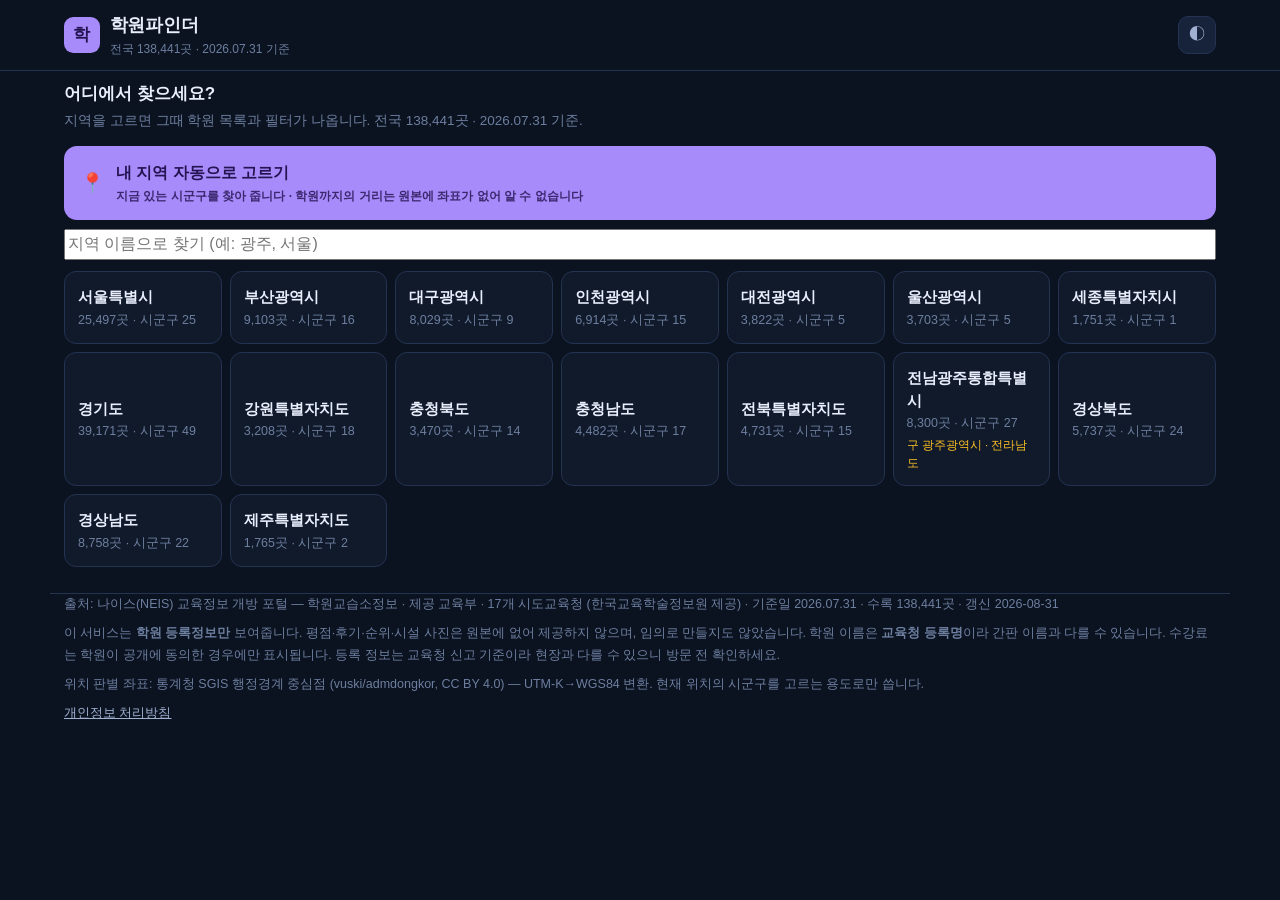
==== commit 3a369532: "학원파인더: 읍면동 파서 교체(전국 41,680곳 오분류 해소) + 전국대표번호 정규화 재감사(7/10 조건부 합격)의 공개 전 필수 1건과 잔손질 4건.  1. 읍면동 파서 — " ====
--- a/hakwon-finder/index.html
+++ b/hakwon-finder/index.html
@@ -49,13 +49,17 @@
     padding-top:env(safe-area-inset-top);
   }
   .hd{display:flex;align-items:center;gap:10px;padding:11px 0}
+  /* 글자를 키우면(안드로이드 textZoom) 로고도 같이 커져야 제목과 안 겹친다 */
   .logo{
-    width:34px;height:34px;border-radius:9px;background:var(--accent);
+    width:2.1em;height:2.1em;min-width:2.1em;border-radius:.55em;background:var(--accent);
     color:var(--accent-fg);display:grid;place-items:center;
-    font-weight:800;font-size:17px;flex:none;
-  }
-  .ttl{font-weight:800;font-size:18px;letter-spacing:-.2px}
-  .sub{font-size:12px;color:var(--fg-mute);margin-top:1px}
+    font-weight:800;font-size:1.06em;flex:none;
+  }
+  .hdtxt{min-width:0;flex:1 1 auto}
+  .ttl{font-weight:800;font-size:1.13em;letter-spacing:-.2px;
+       overflow-wrap:anywhere;word-break:keep-all}
+  .sub{font-size:.75em;color:var(--fg-mute);margin-top:1px;
+       overflow-wrap:anywhere;word-break:keep-all}
   .spacer{flex:1}
   .iconbtn{
     background:var(--surface-2);border:1px solid var(--line);color:var(--fg-dim);
@@ -267,7 +271,7 @@
   <div class="wrap">
     <div class="hd">
       <div class="logo" aria-hidden="true">학</div>
-      <div>
+      <div class="hdtxt">
         <div class="ttl">학원파인더</div>
         <div class="sub" id="hdsub">전국 학원·교습소</div>
       </div>
@@ -753,8 +757,9 @@
 
   if (GEO && GEO.rows && GEO.rows.length && navigator.geolocation){
     var nb = el("button","nearbtn"); nb.type="button"; nb.id="nearBtn";
-    nb.innerHTML = '<span class="ic" aria-hidden="true">📍</span><span>내 주변 학원 찾기' +
-                   '<small>지금 있는 시군구를 자동으로 골라 줍니다</small></span>';
+    nb.innerHTML = '<span class="ic" aria-hidden="true">📍</span><span>내 지역 자동으로 고르기' +
+                   '<small>지금 있는 시군구를 찾아 줍니다 · 학원까지의 거리는 ' +
+                   '원본에 좌표가 없어 알 수 없습니다</small></span>';
     nb.addEventListener("click", function(){ locateMe(nb); });
     w.appendChild(nb);
   }
@@ -924,7 +929,7 @@
       ? "위치 권한이 거부되어 아래에서 지역을 골라야 합니다."
       : "위치를 받지 못했습니다(" + esc(err.message) + "). 아래에서 지역을 고르세요.";
     if (btn){ btn.disabled = false; btn.querySelector("small").textContent =
-              "지금 있는 시군구를 자동으로 골라 줍니다"; }
+              "지금 있는 시군구를 찾아 줍니다 · 학원까지의 거리는 원본에 좌표가 없어 알 수 없습니다"; }
     render();
   }, {enableHighAccuracy:false, timeout:8000, maximumAge:600000});
 }
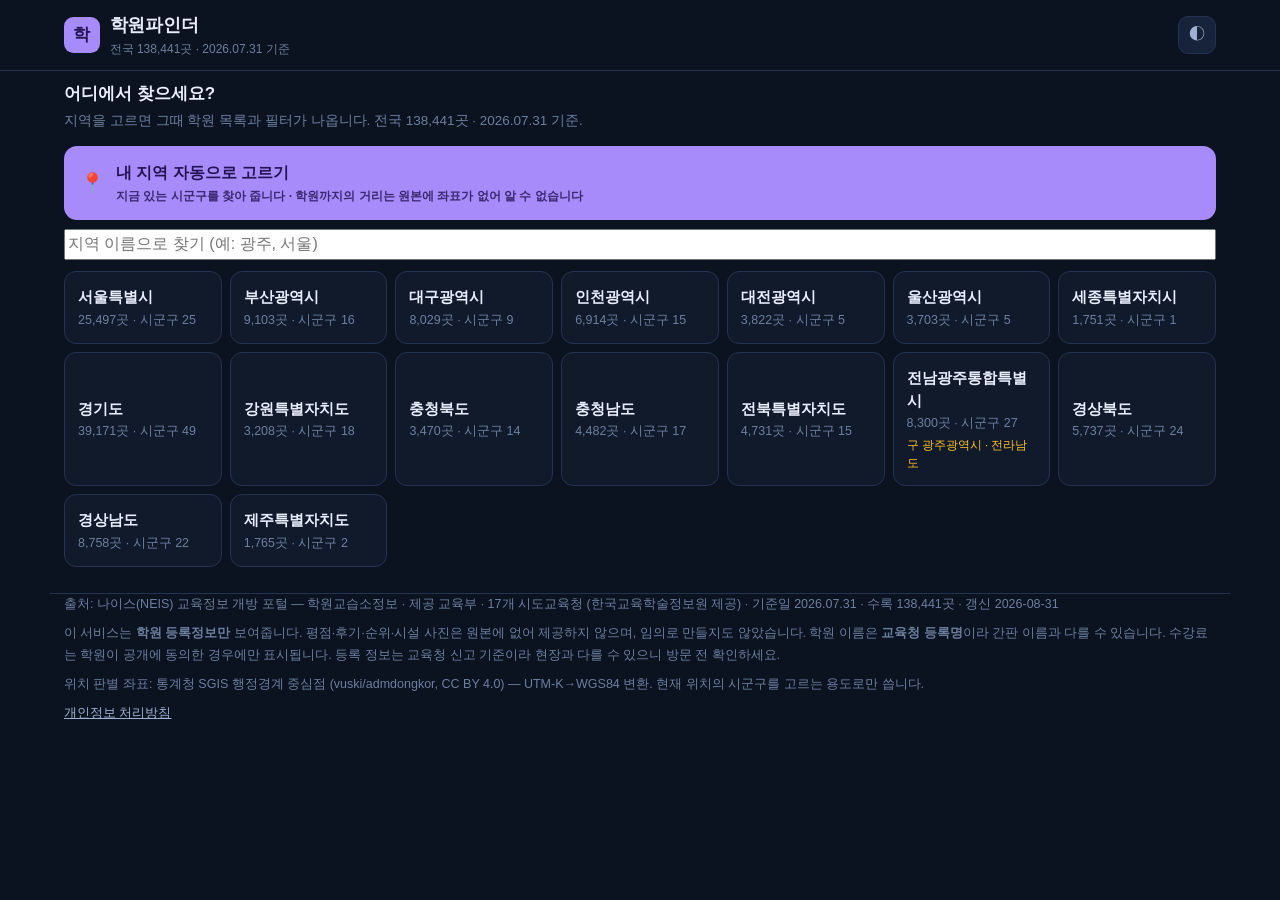
==== commit ab45cb1e: "학원파인더: 공유 링크의 조건 칩 상태 복원 + 펼친 조건 패널 도달성 읍면동 파서 배포 후 자체 점검에서 찾은 두 가지. 둘 다 화면 조작으로 확인했다.  1. 공유 링크(#.." ====
--- a/hakwon-finder/index.html
+++ b/hakwon-finder/index.html
@@ -48,6 +48,8 @@
     border-bottom:1px solid var(--line);
     padding-top:env(safe-area-inset-top);
   }
+  /* 조건 패널을 펼친 동안에는 붙잡지 않는다 — 화면보다 길어지면 아래쪽 칩을 못 누른다 */
+  header.open{position:static}
   .hd{display:flex;align-items:center;gap:10px;padding:11px 0}
   /* 글자를 키우면(안드로이드 textZoom) 로고도 같이 커져야 제목과 안 겹친다 */
   .logo{
@@ -470,9 +472,17 @@
   var m = document.querySelector('meta[name="theme-color"]');
   if (m) m.setAttribute("content", cur==="light" ? "#f5f7fc" : "#0b1220");
 });
+/* 조건 패널을 펼치면 헤더가 화면보다 길어질 수 있다(360px 폰에서 839px).
+   sticky 인 채로 두면 아래쪽 칩이 영영 화면 밖에 남아 못 누른다 →
+   펼친 동안에는 헤더를 일반 흐름으로 돌려 스크롤로 닿게 한다. */
+function syncHeaderMode(){
+  var open = $("#adv") && !$("#adv").hidden;
+  document.querySelector("header").classList.toggle("open", !!open);
+}
 $("#advBtn").addEventListener("click", function(){
   var a = $("#adv");
   a.hidden = !a.hidden;
+  syncHeaderMode();
   buildToggles();
 });
 $("#homeBtn").addEventListener("click", function(){
@@ -480,6 +490,8 @@
   filt = {kind:"", realm:"", feeOnly:false, telOnly:false,
           age:"", cat:"", sub:"", dong:"", sort:"name"};
   $("#q").value = "";
+  $("#adv").hidden = true;
+  syncHeaderMode();
   go("pick", true);
 });
 
@@ -559,9 +571,15 @@
   filt.sort = o.sort || "name";
   $("#q").value = o.q || "";
   view = "list";
-  /* 링크로 들어왔는데 조건이 걸려 있으면 무엇이 걸렸는지 보이게 펼쳐 준다 */
-  if (filt.age || filt.cat || filt.sub || filt.kind || filt.realm ||
-      filt.feeOnly || filt.telOnly) $("#adv").hidden = false;
+  /* 링크로 들어왔는데 조건이 걸려 있으면 무엇이 걸렸는지 보이게 펼쳐 준다.
+     ⚠ buildToggles() 를 빼먹으면 결과는 걸러지는데 칩은 '전체'로 보인다 —
+        공유 링크를 받은 사람이 왜 이 목록인지 알 수 없게 된다. */
+  var anyFilt = !!(filt.age || filt.cat || filt.sub || filt.kind || filt.realm ||
+                   filt.feeOnly || filt.telOnly);
+  $("#selSort").value = filt.sort;
+  if (anyFilt) $("#adv").hidden = false;
+  buildToggles();
+  syncHeaderMode();
   buildSggSelect();
   var wantId = o.id || "";
   var wantSgg = o.dg || "";
@@ -977,6 +995,7 @@
 }
 
 function render(){
+  syncHeaderMode();
   if (view === "pick"){
     $("#filters").hidden = true;
     $("#homeBtn").hidden = true;
